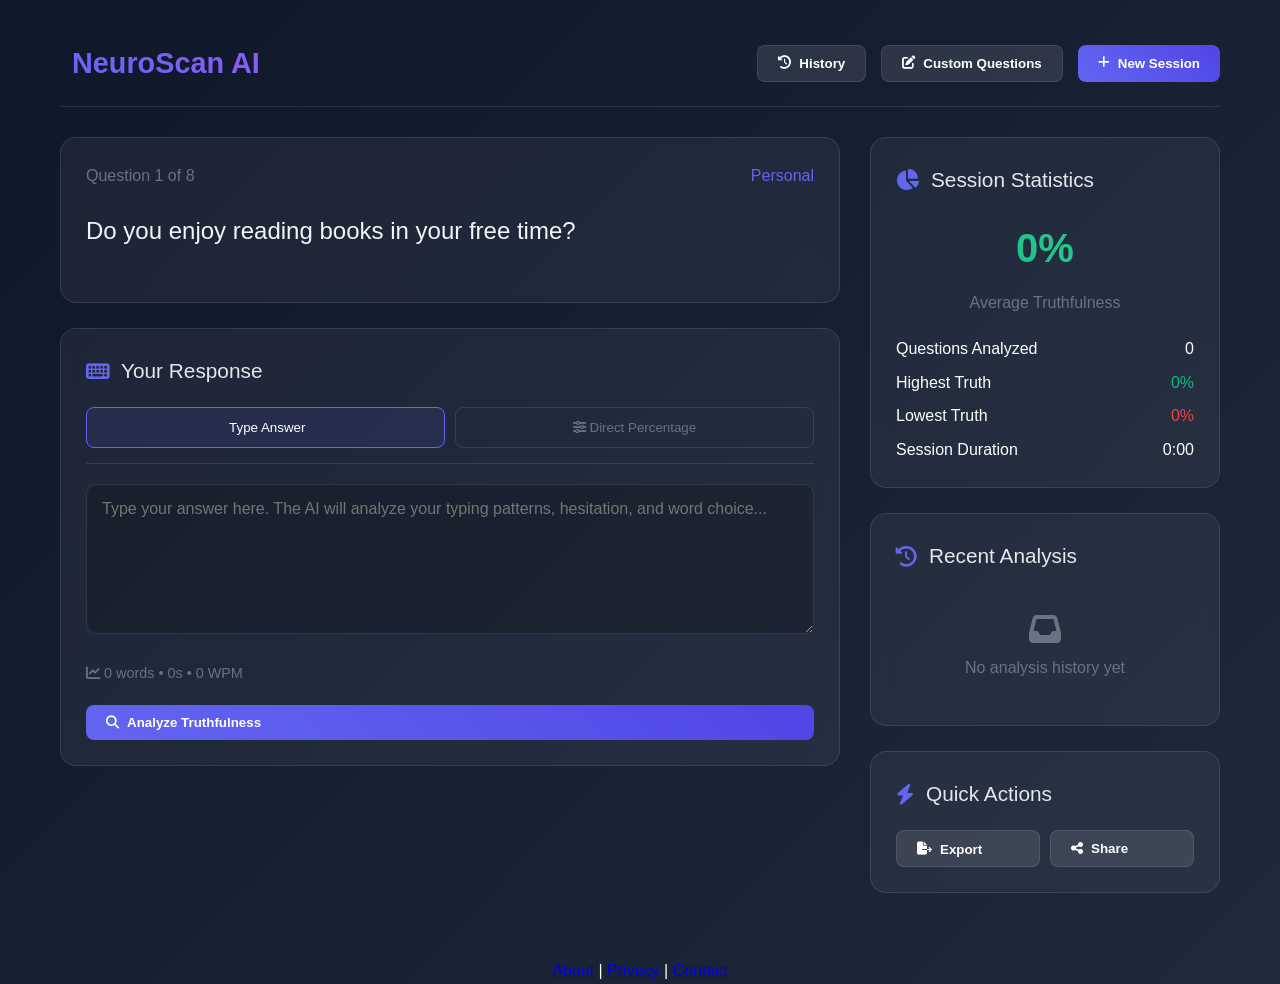
==== index.html @ 408002a9 "Create index.html" ====
<!DOCTYPE html>
<html lang="en">
<head>
    <meta charset="UTF-8">
    <meta name="viewport" content="width=device-width, initial-scale=1.0">
    <title>NeuroScan AI | Professional Lie Detector</title>
    <link rel="stylesheet" href="https://cdnjs.cloudflare.com/ajax/libs/font-awesome/6.4.0/css/all.min.css">
    <style>
        :root {
            --primary: #6366f1;
            --primary-dark: #4f46e5;
            --secondary: #10b981;
            --danger: #ef4444;
            --warning: #f59e0b;
            --dark: #1f2937;
            --light: #f9fafb;
            --gray: #6b7280;
            --card-bg: rgba(255, 255, 255, 0.05);
            --border: rgba(255, 255, 255, 0.1);
        }

        * {
            margin: 0;
            padding: 0;
            box-sizing: border-box;
            font-family: 'Inter', -apple-system, BlinkMacSystemFont, sans-serif;
        }

        body {
            background: linear-gradient(135deg, #0f172a, #1e293b);
            color: white;
            min-height: 100vh;
            line-height: 1.6;
        }

        .container {
            max-width: 1200px;
            margin: 0 auto;
            padding: 20px;
        }

        /* Header */
        .header {
            display: flex;
            justify-content: space-between;
            align-items: center;
            padding: 20px 0;
            border-bottom: 1px solid var(--border);
            margin-bottom: 30px;
        }

        .logo {
            display: flex;
            align-items: center;
            gap: 12px;
            font-size: 1.8rem;
            font-weight: 700;
            background: linear-gradient(45deg, var(--primary), #8b5cf6);
            -webkit-background-clip: text;
            -webkit-text-fill-color: transparent;
        }

        .logo i {
            font-size: 2rem;
        }

        .nav-buttons {
            display: flex;
            gap: 15px;
        }

        .btn {
            padding: 10px 20px;
            border-radius: 8px;
            border: none;
            font-weight: 600;
            cursor: pointer;
            transition: all 0.3s;
            display: flex;
            align-items: center;
            gap: 8px;
        }

        .btn-primary {
            background: linear-gradient(45deg, var(--primary), var(--primary-dark));
            color: white;
        }

        .btn-secondary {
            background: rgba(255, 255, 255, 0.1);
            color: white;
            border: 1px solid var(--border);
        }

        .btn:hover {
            transform: translateY(-2px);
            box-shadow: 0 10px 20px rgba(0, 0, 0, 0.2);
        }

        /* Main Layout */
        .main-content {
            display: grid;
            grid-template-columns: 1fr 350px;
            gap: 30px;
        }

        /* Panels */
        .panel {
            background: var(--card-bg);
            backdrop-filter: blur(10px);
            border-radius: 16px;
            padding: 25px;
            border: 1px solid var(--border);
            margin-bottom: 25px;
        }

        .panel-title {
            display: flex;
            align-items: center;
            gap: 12px;
            font-size: 1.3rem;
            margin-bottom: 20px;
            color: #e5e7eb;
        }

        .panel-title i {
            color: var(--primary);
        }

        /* Question Panel */
        .question-counter {
            display: flex;
            justify-content: space-between;
            align-items: center;
            margin-bottom: 20px;
            color: var(--gray);
        }

        .question-text {
            font-size: 1.5rem;
            margin-bottom: 25px;
            line-height: 1.8;
            color: #f3f4f6;
        }

        /* Answer Panel */
        .answer-methods {
            display: flex;
            gap: 10px;
            margin-bottom: 20px;
            border-bottom: 1px solid var(--border);
            padding-bottom: 15px;
        }

        .method-btn {
            flex: 1;
            padding: 12px;
            background: transparent;
            border: 1px solid var(--border);
            color: var(--gray);
            border-radius: 8px;
            cursor: pointer;
            transition: all 0.3s;
            text-align: center;
        }

        .method-btn.active {
            background: rgba(99, 102, 241, 0.1);
            border-color: var(--primary);
            color: white;
        }

        .answer-input {
            width: 100%;
            min-height: 150px;
            padding: 15px;
            background: rgba(0, 0, 0, 0.2);
            border: 1px solid var(--border);
            border-radius: 10px;
            color: white;
            font-size: 1rem;
            resize: vertical;
            margin-bottom: 20px;
        }

        .answer-input:focus {
            outline: none;
            border-color: var(--primary);
        }

        .direct-percentage {
            display: flex;
            align-items: center;
            gap: 15px;
            margin-top: 20px;
        }

        .percentage-slider {
            flex: 1;
            -webkit-appearance: none;
            height: 8px;
            background: rgba(255, 255, 255, 0.1);
            border-radius: 4px;
            outline: none;
        }

        .percentage-slider::-webkit-slider-thumb {
            -webkit-appearance: none;
            width: 24px;
            height: 24px;
            background: var(--primary);
            border-radius: 50%;
            cursor: pointer;
        }

        .percentage-value {
            font-size: 2rem;
            font-weight: 700;
            min-width: 70px;
            text-align: center;
        }

        /* Analysis Panel */
        .analysis-result {
            text-align: center;
            padding: 20px;
            background: rgba(0, 0, 0, 0.2);
            border-radius: 12px;
            margin-bottom: 20px;
        }

        .truth-percentage {
            font-size: 4rem;
            font-weight: 800;
            background: linear-gradient(45deg, var(--secondary), #34d399);
            -webkit-background-clip: text;
            -webkit-text-fill-color: transparent;
            margin: 10px 0;
        }

        .truth-label {
            font-size: 1.2rem;
            color: var(--gray);
            margin-bottom: 20px;
        }

        .progress-ring {
            width: 120px;
            height: 120px;
            margin: 0 auto 20px;
        }

        .ring-bg {
            fill: none;
            stroke: rgba(255, 255, 255, 0.1);
            stroke-width: 8;
        }

        .ring-progress {
            fill: none;
            stroke: var(--secondary);
            stroke-width: 8;
            stroke-linecap: round;
            transform: rotate(-90deg);
            transform-origin: 50% 50%;
            transition: stroke-dashoffset 1s ease;
        }

        .analysis-metrics {
            display: grid;
            grid-template-columns: repeat(2, 1fr);
            gap: 15px;
            margin-top: 20px;
        }

        .metric {
            background: rgba(0, 0, 0, 0.2);
            padding: 15px;
            border-radius: 10px;
            text-align: center;
        }

        .metric-value {
            font-size: 1.8rem;
            font-weight: 700;
            margin-bottom: 5px;
        }

        .metric-label {
            font-size: 0.9rem;
            color: var(--gray);
        }

        /* History Panel */
        .history-list {
            max-height: 300px;
            overflow-y: auto;
        }

        .history-item {
            padding: 15px;
            background: rgba(0, 0, 0, 0.2);
            border-radius: 10px;
            margin-bottom: 10px;
            border-left: 4px solid var(--primary);
        }

        .history-question {
            font-size: 0.9rem;
            margin-bottom: 8px;
            color: #d1d5db;
        }

        .history-percentage {
            display: flex;
            align-items: center;
            justify-content: space-between;
        }

        .percentage-bar {
            flex: 1;
            height: 6px;
            background: rgba(255, 255, 255, 0.1);
            border-radius: 3px;
            overflow: hidden;
            margin: 0 15px;
        }

        .percentage-fill {
            height: 100%;
            background: linear-gradient(90deg, var(--primary), var(--secondary));
            border-radius: 3px;
        }

        /* Custom Questions */
        .custom-questions-container {
            display: none;
            margin-top: 30px;
        }

        .question-list {
            margin-bottom: 20px;
        }

        .question-item {
            display: flex;
            justify-content: space-between;
            align-items: center;
            padding: 12px;
            background: rgba(0, 0, 0, 0.2);
            border-radius: 8px;
            margin-bottom: 10px;
        }

        .question-actions {
            display: flex;
            gap: 10px;
        }

        .action-btn {
            background: transparent;
            border: none;
            color: var(--gray);
            cursor: pointer;
            padding: 5px;
            border-radius: 4px;
        }

        .action-btn:hover {
            background: rgba(255, 255, 255, 0.1);
        }

        .add-question-form {
            display: flex;
            gap: 10px;
        }

        .add-question-input {
            flex: 1;
            padding: 12px;
            background: rgba(0, 0, 0, 0.2);
            border: 1px solid var(--border);
            border-radius: 8px;
            color: white;
        }

        /* Modal */
        .modal {
            display: none;
            position: fixed;
            top: 0;
            left: 0;
            width: 100%;
            height: 100%;
            background: rgba(0, 0, 0, 0.8);
            backdrop-filter: blur(5px);
            z-index: 1000;
            align-items: center;
            justify-content: center;
        }

        .modal-content {
            background: #1e293b;
            width: 90%;
            max-width: 500px;
            border-radius: 16px;
            padding: 30px;
            border: 1px solid var(--border);
        }

        .modal-header {
            display: flex;
            justify-content: space-between;
            align-items: center;
            margin-bottom: 20px;
        }

        .close-modal {
            background: transparent;
            border: none;
            color: var(--gray);
            font-size: 1.5rem;
            cursor: pointer;
        }

        /* NEXT QUESTION BUTTON STYLES */
        .next-question-btn {
            margin-top: 20px;
            background: linear-gradient(45deg, #4f46e5, #6366f1);
            color: white;
            border: none;
            padding: 12px 24px;
            border-radius: 8px;
            font-weight: 600;
            cursor: pointer;
            transition: all 0.3s;
            display: none;
            align-items: center;
            gap: 8px;
            width: 100%;
            justify-content: center;
            font-family: inherit;
        }

        .next-question-btn:hover {
            background: linear-gradient(45deg, #4338ca, #4f46e5);
            transform: translateY(-2px);
            box-shadow: 0 10px 20px rgba(0, 0, 0, 0.2);
        }

        .next-question-btn.show-next-btn {
            display: flex !important;
            animation: slideUp 0.5s ease;
        }

        /* Animations */
        @keyframes fadeIn {
            from { opacity: 0; transform: translateY(20px); }
            to { opacity: 1; transform: translateY(0); }
        }

        @keyframes slideUp {
            from { opacity: 0; transform: translateY(20px); }
            to { opacity: 1; transform: translateY(0); }
        }

        .fade-in {
            animation: fadeIn 0.5s ease;
        }

        /* Status Colors */
        .status-high { color: var(--secondary); }
        .status-medium { color: var(--warning); }
        .status-low { color: var(--danger); }

        /* Responsive */
        @media (max-width: 900px) {
            .main-content {
                grid-template-columns: 1fr;
            }
            
            .header {
                flex-direction: column;
                gap: 20px;
            }
        }
    </style>
</head>
<body>
    <div class="container">
        <!-- Header -->
        <header class="header">
            <div class="logo">
                <i class="fas fa-brain-circuit"></i>
                <span>NeuroScan AI</span>
            </div>
            <div class="nav-buttons">
                <button class="btn btn-secondary" id="historyBtn">
                    <i class="fas fa-history"></i> History
                </button>
                <button class="btn btn-secondary" id="customQuestionsBtn">
                    <i class="fas fa-edit"></i> Custom Questions
                </button>
                <button class="btn btn-primary" id="newSessionBtn">
                    <i class="fas fa-plus"></i> New Session
                </button>
            </div>
        </header>

        <!-- Main Content -->
        <div class="main-content">
            <!-- Left Column -->
            <div class="left-column">
                <!-- Question Panel -->
                <div class="panel fade-in">
                    <div class="question-counter">
                        <span>Question <span id="currentQuestionNum">1</span> of <span id="totalQuestions">8</span></span>
                        <span id="questionCategory" style="color: var(--primary);">Personal</span>
                    </div>
                    <div class="question-text" id="questionText">
                        Do you enjoy reading books in your free time?
                    </div>
                </div>

                <!-- Answer Panel -->
                <div class="panel fade-in">
                    <div class="panel-title">
                        <i class="fas fa-keyboard"></i>
                        <span>Your Response</span>
                    </div>
                    
                    <div class="answer-methods">
                        <button class="method-btn active" id="typeMethodBtn">
                            <i class="fas fa-typing"></i> Type Answer
                        </button>
                        <button class="method-btn" id="directMethodBtn">
                            <i class="fas fa-sliders-h"></i> Direct Percentage
                        </button>
                    </div>

                    <!-- Type Answer Method -->
                    <div id="typeAnswerSection">
                        <textarea class="answer-input" id="typeAnswerInput" 
                                  placeholder="Type your answer here. The AI will analyze your typing patterns, hesitation, and word choice..."></textarea>
                        <div class="typing-stats" id="typingStats" style="color: var(--gray); font-size: 0.9rem; margin-bottom: 15px;">
                            <i class="fas fa-chart-line"></i> 
                            <span id="wordCount">0 words</span> • 
                            <span id="typingTime">0s</span> • 
                            <span id="typingSpeed">0 WPM</span>
                        </div>
                    </div>

                    <!-- Direct Percentage Method -->
                    <div id="directPercentageSection" style="display: none;">
                        <div style="text-align: center; margin-bottom: 20px; color: var(--gray);">
                            <i class="fas fa-bullseye" style="font-size: 2rem; margin-bottom: 10px;"></i>
                            <p>Directly set how truthful you're being on a scale from 0% (Complete Lie) to 100% (Absolute Truth)</p>
                        </div>
                        <div class="direct-percentage">
                            <span style="color: var(--danger);"><i class="fas fa-times-circle"></i> Lie</span>
                            <input type="range" class="percentage-slider" id="truthSlider" min="0" max="100" value="50">
                            <span style="color: var(--secondary);">Truth <i class="fas fa-check-circle"></i></span>
                            <div class="percentage-value" id="sliderValue">50%</div>
                        </div>
                        <div style="margin-top: 20px;">
                            <input type="text" class="answer-input" id="directReasonInput" 
                                   placeholder="Optional: Briefly explain your reasoning..." style="min-height: 60px;">
                        </div>
                    </div>

                    <button class="btn btn-primary" id="analyzeBtn" style="width: 100%; margin-top: 20px;">
                        <i class="fas fa-search"></i> Analyze Truthfulness
                    </button>
                    
                    <!-- NEXT QUESTION BUTTON ADDED HERE -->
                    <button class="next-question-btn" id="dynamicNextBtn">
                        <i class="fas fa-arrow-right"></i> Next Question
                    </button>
                </div>

                <!-- Analysis Results -->
                <div class="panel fade-in" id="analysisPanel" style="display: none;">
                    <div class="panel-title">
                        <i class="fas fa-chart-bar"></i>
                        <span>AI Analysis Results</span>
                    </div>
                    
                    <div class="analysis-result">
                        <div class="truth-percentage" id="resultPercentage">85%</div>
                        <div class="truth-label" id="resultLabel">Mostly Truthful</div>
                        
                        <svg class="progress-ring" viewBox="0 0 120 120">
                            <circle class="ring-bg" cx="60" cy="60" r="52"></circle>
                            <circle class="ring-progress" cx="60" cy="60" r="52" 
                                    stroke-dasharray="327" stroke-dashoffset="327" id="progressCircle"></circle>
                        </svg>
                        
                        <div class="analysis-metrics">
                            <div class="metric">
                                <div class="metric-value" id="confidenceScore">92</div>
                                <div class="metric-label">Confidence</div>
                            </div>
                            <div class="metric">
                                <div class="metric-value" id="consistencyScore">88</div>
                                <div class="metric-label">Consistency</div>
                            </div>
                            <div class="metric">
                                <div class="metric-value" id="detailScore">76</div>
                                <div class="metric-label">Detail Level</div>
                            </div>
                            <div class="metric">
                                <div class="metric-value" id="emotionScore">65</div>
                                <div class="metric-label">Emotional Load</div>
                            </div>
                        </div>
                    </div>
                    
                    <div style="margin-top: 20px;">
                        <h4 style="margin-bottom: 10px; color: #e5e7eb;">AI Insights</h4>
                        <p id="aiInsights" style="color: var(--gray); font-style: italic;">
                            Analysis shows consistent typing patterns with minimal hesitation, suggesting high confidence in your response.
                        </p>
                    </div>
                    
                    <button class="btn btn-secondary" id="nextQuestionBtn" style="width: 100%; margin-top: 20px;">
                        <i class="fas fa-arrow-right"></i> Next Question
                    </button>
                </div>
            </div>

            <!-- Right Column -->
            <div class="right-column">
                <!-- Session Stats -->
                <div class="panel">
                    <div class="panel-title">
                        <i class="fas fa-chart-pie"></i>
                        <span>Session Statistics</span>
                    </div>
                    <div style="text-align: center; margin: 20px 0;">
                        <div class="truth-percentage" style="font-size: 2.5rem;" id="sessionAverage">0%</div>
                        <div style="color: var(--gray);">Average Truthfulness</div>
                    </div>
                    <div style="margin-top: 20px;">
                        <div style="display: flex; justify-content: space-between; margin-bottom: 8px;">
                            <span>Questions Analyzed</span>
                            <span id="questionsAnalyzed">0</span>
                        </div>
                        <div style="display: flex; justify-content: space-between; margin-bottom: 8px;">
                            <span>Highest Truth</span>
                            <span class="status-high" id="highestTruth">0%</span>
                        </div>
                        <div style="display: flex; justify-content: space-between; margin-bottom: 8px;">
                            <span>Lowest Truth</span>
                            <span class="status-low" id="lowestTruth">0%</span>
                        </div>
                        <div style="display: flex; justify-content: space-between;">
                            <span>Session Duration</span>
                            <span id="sessionDuration">0:00</span>
                        </div>
                    </div>
                </div>

                <!-- Question History -->
                <div class="panel">
                    <div class="panel-title">
                        <i class="fas fa-history"></i>
                        <span>Recent Analysis</span>
                    </div>
                    <div class="history-list" id="historyList">
                        <div style="text-align: center; padding: 20px; color: var(--gray);">
                            <i class="fas fa-inbox" style="font-size: 2rem; margin-bottom: 10px;"></i>
                            <p>No analysis history yet</p>
                        </div>
                    </div>
                </div>

                <!-- Quick Actions -->
                <div class="panel">
                    <div class="panel-title">
                        <i class="fas fa-bolt"></i>
                        <span>Quick Actions</span>
                    </div>
                    <div style="display: grid; grid-template-columns: 1fr 1fr; gap: 10px; margin-top: 15px;">
                        <button class="btn btn-secondary" id="exportBtn">
                            <i class="fas fa-file-export"></i> Export
                        </button>
                        <button class="btn btn-secondary" id="shareBtn">
                            <i class="fas fa-share-alt"></i> Share
                        </button>
                    </div>
                </div>
            </div>
        </div>

        <!-- Custom Questions Modal -->
        <div class="modal" id="customQuestionsModal">
            <div class="modal-content">
                <div class="modal-header">
                    <h2 style="color: white;">Custom Questions</h2>
                    <button class="close-modal" id="closeCustomModal">&times;</button>
                </div>
                <div class="question-list" id="customQuestionList">
                    <!-- Custom questions will be added here -->
                </div>
                <div class="add-question-form">
                    <input type="text" class="add-question-input" id="newQuestionInput" 
                           placeholder="Enter a new question...">
                    <button class="btn btn-primary" id="addQuestionBtn">
                        <i class="fas fa-plus"></i> Add
                    </button>
                </div>
                <div style="margin-top: 20px; display: flex; gap: 10px;">
                    <button class="btn btn-secondary" id="useCustomQuestionsBtn" style="flex: 1;">
                        Use These Questions
                    </button>
                    <button class="btn btn-secondary" id="resetQuestionsBtn" style="flex: 1;">
                        Reset to Default
                    </button>
                </div>
            </div>
        </div>

        <!-- History Modal -->
        <div class="modal" id="historyModal">
            <div class="modal-content">
                <div class="modal-header">
                    <h2 style="color: white;">Analysis History</h2>
                    <button class="close-modal" id="closeHistoryModal">&times;</button>
                </div>
                <div id="detailedHistoryList" style="max-height: 400px; overflow-y: auto;">
                    <!-- Detailed history will be added here -->
                </div>
                <div style="margin-top: 20px; text-align: center;">
                    <button class="btn btn-primary" id="clearHistoryBtn">
                        <i class="fas fa-trash"></i> Clear History
                    </button>
                </div>
            </div>
        </div>
    </div>

    <script>
        // Application State
        const state = {
            currentQuestionIndex: 0,
            sessionStartTime: new Date(),
            answers: [],
            typingData: {
                startTime: null,
                lastKeyTime: null,
                wordCount: 0,
                backspaces: 0,
                pauses: []
            },
            method: 'type', // 'type' or 'direct'
            customQuestions: JSON.parse(localStorage.getItem('neuroscan_custom_questions')) || [],
            history: JSON.parse(localStorage.getItem('neuroscan_history')) || [],
            useCustomQuestions: false
        };

        // Default Questions
        const defaultQuestions = [
            { text: "Do you enjoy reading books in your free time?", category: "Personal" },
            { text: "Have you ever pretended to be sick to avoid responsibilities?", category: "Ethical" },
            { text: "Do you consider yourself an honest person?", category: "Self-Assessment" },
            { text: "Have you ever taken credit for someone else's work?", category: "Professional" },
            { text: "Do you return extra change if a cashier makes a mistake?", category: "Moral" },
            { text: "Have you ever lied to protect someone's feelings?", category: "Social" },
            { text: "Do you believe white lies are sometimes necessary?", category: "Philosophical" },
            { text: "Have you ever exaggerated your achievements on a resume?", category: "Career" }
        ];

        // Initialize
        document.addEventListener('DOMContentLoaded', function() {
            initApp();
            updateSessionStats();
            renderHistory();
            setupNextQuestionButton();
        });

        function initApp() {
            // Load questions
            loadQuestions();
            
            // Set up event listeners
            document.getElementById('typeMethodBtn').addEventListener('click', () => switchMethod('type'));
            document.getElementById('directMethodBtn').addEventListener('click', () => switchMethod('direct'));
            document.getElementById('analyzeBtn').addEventListener('click', analyzeAnswer);
            document.getElementById('nextQuestionBtn').addEventListener('click', nextQuestion);
            document.getElementById('truthSlider').addEventListener('input', updateSliderValue);
            document.getElementById('newQuestionInput').addEventListener('keypress', function(e) {
                if (e.key === 'Enter') addCustomQuestion();
            });
            
            // Modal buttons
            document.getElementById('customQuestionsBtn').addEventListener('click', showCustomQuestionsModal);
            document.getElementById('historyBtn').addEventListener('click', showHistoryModal);
            document.getElementById('newSessionBtn').addEventListener('click', startNewSession);
            document.getElementById('exportBtn').addEventListener('click', exportData);
            document.getElementById('shareBtn').addEventListener('click', shareResults);
            document.getElementById('addQuestionBtn').addEventListener('click', addCustomQuestion);
            document.getElementById('useCustomQuestionsBtn').addEventListener('click', useCustomQuestions);
            document.getElementById('resetQuestionsBtn').addEventListener('click', resetToDefaultQuestions);
            document.getElementById('clearHistoryBtn').addEventListener('click', clearHistory);
            
            // Close modals
            document.getElementById('closeCustomModal').addEventListener('click', () => hideModal('customQuestionsModal'));
            document.getElementById('closeHistoryModal').addEventListener('click', () => hideModal('historyModal'));
            
            // Close modals on outside click
            window.addEventListener('click', function(e) {
                if (e.target.id === 'customQuestionsModal') hideModal('customQuestionsModal');
                if (e.target.id === 'historyModal') hideModal('historyModal');
            });
            
            // Typing tracking
            const answerInput = document.getElementById('typeAnswerInput');
            answerInput.addEventListener('input', trackTyping);
            answerInput.addEventListener('keydown', function(e) {
                if (e.key === 'Backspace') {
                    state.typingData.backspaces++;
                }
            });
        }

        function setupNextQuestionButton() {
            const nextBtn = document.getElementById('dynamicNextBtn');
            
            // Hide the original next button in analysis panel since we have the new one
            document.getElementById('nextQuestionBtn').style.display = 'none';
            
            nextBtn.addEventListener('click', function() {
                // Hide this button
                this.classList.remove('show-next-btn');
                
                // Re-enable analyze button
                document.getElementById('analyzeBtn').disabled = false;
                
                // Go to next question
                nextQuestion();
            });
            
            // Also connect it to analyze button
            const analyzeBtn = document.getElementById('analyzeBtn');
            const originalAnalyze = analyzeBtn.onclick;
            
            analyzeBtn.onclick = function(e) {
                if (originalAnalyze) originalAnalyze(e);
                
                // Show next button after analysis completes
                setTimeout(() => {
                    nextBtn.classList.add('show-next-btn');
                    analyzeBtn.disabled = true;
                }, 1000);
            };
        }

        function loadQuestions() {
            const questions = state.useCustomQuestions && state.customQuestions.length > 0 
                ? state.customQuestions 
                : defaultQuestions;
            
            state.questions = questions;
            updateQuestionDisplay();
        }

        function updateQuestionDisplay() {
            const question = state.questions[state.currentQuestionIndex];
            document.getElementById('questionText').textContent = question.text;
            document.getElementById('questionCategory').textContent = question.category;
            document.getElementById('currentQuestionNum').textContent = state.currentQuestionIndex + 1;
            document.getElementById('totalQuestions').textContent = state.questions.length;
            
            // Reset input
            document.getElementById('typeAnswerInput').value = '';
            document.getElementById('directReasonInput').value = '';
            document.getElementById('truthSlider').value = 50;
            updateSliderValue();
            
            // Reset typing data
            state.typingData = {
                startTime: null,
                lastKeyTime: null,
                wordCount: 0,
                backspaces: 0,
                pauses: []
            };
            updateTypingStats();
            
            // Hide analysis panel
            document.getElementById('analysisPanel').style.display = 'none';
            
            // Hide next button
            document.getElementById('dynamicNextBtn').classList.remove('show-next-btn');
        }

        function switchMethod(method) {
            state.method = method;
            
            if (method === 'type') {
                document.getElementById('typeMethodBtn').classList.add('active');
                document.getElementById('directMethodBtn').classList.remove('active');
                document.getElementById('typeAnswerSection').style.display = 'block';
                document.getElementById('directPercentageSection').style.display = 'none';
            } else {
                document.getElementById('directMethodBtn').classList.add('active');
                document.getElementById('typeMethodBtn').classList.remove('active');
                document.getElementById('typeAnswerSection').style.display = 'none';
                document.getElementById('directPercentageSection').style.display = 'block';
            }
            
            // Hide next button when switching methods
            document.getElementById('dynamicNextBtn').classList.remove('show-next-btn');
            document.getElementById('analyzeBtn').disabled = false;
        }

        function trackTyping() {
            const text = document.getElementById('typeAnswerInput').value;
            const now = new Date();
            
            if (!state.typingData.startTime) {
                state.typingData.startTime = now;
                state.typingData.lastKeyTime = now;
            }
            
            // Track pauses
            const timeSinceLastKey = now - state.typingData.lastKeyTime;
            if (timeSinceLastKey > 500 && state.typingData.wordCount > 0) {
                state.typingData.pauses.push(timeSinceLastKey);
            }
            
            state.typingData.lastKeyTime = now;
            state.typingData.wordCount = text.trim() === '' ? 0 : text.trim().split(/\s+/).length;
            
            updateTypingStats();
        }

        function updateTypingStats() {
            const wordCount = state.typingData.wordCount;
            const duration = state.typingData.startTime 
                ? Math.round((new Date() - state.typingData.startTime) / 1000)
                : 0;
            const wpm = duration > 0 ? Math.round((wordCount / duration) * 60) : 0;
            
            document.getElementById('wordCount').textContent = `${wordCount} words`;
            document.getElementById('typingTime').textContent = `${duration}s`;
            document.getElementById('typingSpeed').textContent = `${wpm} WPM`;
        }

        function updateSliderValue() {
            const value = document.getElementById('truthSlider').value;
            document.getElementById('sliderValue').textContent = `${value}%`;
        }

        function analyzeAnswer() {
            let percentage, analysisData;
            
            if (state.method === 'type') {
                const answer = document.getElementById('typeAnswerInput').value.trim();
                if (answer.length < 3) {
                    alert("Please provide a longer answer for accurate analysis.");
                    return;
                }
                analysisData = analyzeTypedAnswer(answer);
            } else {
                percentage = parseInt(document.getElementById('truthSlider').value);
                const reason = document.getElementById('directReasonInput').value;
                analysisData = analyzeDirectPercentage(percentage, reason);
            }
            
            // Store answer
            const question = state.questions[state.currentQuestionIndex];
            state.answers.push({
                question: question.text,
                answer: state.method === 'type' ? document.getElementById('typeAnswerInput').value : `Direct: ${percentage}%`,
                percentage: analysisData.percentage,
                method: state.method,
                timestamp: new Date().toISOString(),
                metrics: analysisData.metrics
            });
            
            // Add to history
            state.history.push({
                question: question.text,
                percentage: analysisData.percentage,
                timestamp: new Date().toISOString()
            });
            
            // Save to localStorage
            localStorage.setItem('neuroscan_history', JSON.stringify(state.history));
            
            // Display results
            displayAnalysisResults(analysisData);
            
            // Update UI
            document.getElementById('analyzeBtn').disabled = true;
            document.getElementById('analysisPanel').style.display = 'block';
            
            // Update session stats
            updateSessionStats();
            renderHistory();
        }

        function analyzeTypedAnswer(answer) {
            const duration = state.typingData.startTime 
                ? (new Date() - state.typingData.startTime) / 1000 
                : 1;
            
            // Calculate base percentage based on typing patterns
            let percentage = 50;
            
            // Factors from typing patterns
            const wpm = (state.typingData.wordCount / duration) * 60;
            const avgPause = state.typingData.pauses.length > 0 
                ? state.typingData.pauses.reduce((a, b) => a + b) / state.typingData.pauses.length / 1000 
                : 0;
            
            // Adjust percentage based on patterns
            if (wpm > 40) percentage += 15; // Fast typing = confidence
            if (wpm < 20) percentage -= 10; // Slow typing = hesitation
            if (avgPause < 1) percentage += 10; // Minimal pauses = certainty
            if (avgPause > 3) percentage -= 15; // Many pauses = uncertainty
            if (state.typingData.backspaces < 3) percentage += 5; // Few corrections
            if (state.typingData.backspaces > 8) percentage -= 10; // Many corrections
            if (answer.length > 100) percentage += 10; // Detailed answer
            if (answer.length < 20) percentage -= 10; // Brief answer
            
            // Add some randomness for "AI feel"
            percentage += (Math.random() * 20 - 10);
            
            // Clamp between 5-95
            percentage = Math.max(5, Math.min(95, Math.round(percentage)));
            
            // Generate metrics
            const confidence = Math.min(100, Math.round(percentage + (Math.random() * 20 - 5)));
            const consistency = Math.min(100, Math.round(percentage + (Math.random() * 15 - 10)));
            const detail = Math.min(100, Math.round(Math.min(100, answer.length / 2)));
            const emotion = Math.min(100, Math.round(30 + (Math.random() * 40)));
            
            return {
                percentage: percentage,
                metrics: {
                    confidence,
                    consistency,
                    detail,
                    emotion,
                    wpm: Math.round(wpm),
                    hesitation: avgPause.toFixed(1),
                    backspaces: state.typingData.backspaces
                },
                insights: generateInsights(percentage, answer, 'typed')
            };
        }

        function analyzeDirectPercentage(percentage, reason) {
            // Generate metrics based on percentage
            const confidence = Math.min(100, Math.round(percentage + (Math.random() * 10 - 5)));
            const consistency = Math.min(100, Math.round(percentage + (Math.random() * 15 - 10)));
            const detail = reason && reason.length > 10 ? Math.min(100, Math.round(reason.length / 3)) : 30;
            const emotion = Math.min(100, Math.round(percentage * 0.7 + (Math.random() * 20)));
            
            return {
                percentage: percentage,
                metrics: {
                    confidence,
                    consistency,
                    detail,
                    emotion,
                    wpm: 0,
                    hesitation: 0,
                    backspaces: 0
                },
                insights: generateInsights(percentage, reason || "No reason provided", 'direct')
            };
        }

        function generateInsights(percentage, answer, type) {
            const insights = [];
            
            if (percentage >= 80) {
                insights.push("High truthfulness detected with strong conviction.");
                insights.push(type === 'typed' ? "Typing patterns show confidence and certainty." : "Direct rating indicates honesty.");
            } else if (percentage >= 60) {
                insights.push("Moderate truthfulness with some reservation.");
                insights.push(type === 'typed' ? "Some hesitation detected in response patterns." : "Rating suggests partial truthfulness.");
            } else if (percentage >= 40) {
                insights.push("Mixed signals detected with potential evasion.");
                insights.push("Response shows characteristics of partial disclosure.");
            } else {
                insights.push("Low truthfulness indicators detected.");
                insights.push(type === 'typed' ? "Analysis suggests possible deception patterns." : "Low rating indicates potential dishonesty.");
            }
            
            if (type === 'typed' && answer.length > 100) {
                insights.push("Detailed response provides more analytical data.");
            }
            
            return insights.join(" ");
        }

        function displayAnalysisResults(data) {
            const percentage = data.percentage;
            
            // Update percentage display
            document.getElementById('resultPercentage').textContent = `${percentage}%`;
            
            // Update label
            let label, labelColor;
            if (percentage >= 80) {
                label = "Highly Truthful";
                labelColor = "var(--secondary)";
            } else if (percentage >= 60) {
                label = "Mostly Truthful";
                labelColor = "#3b82f6";
            } else if (percentage >= 40) {
                label = "Somewhat Truthful";
                labelColor = "var(--warning)";
            } else {
                label = "Potentially Deceptive";
                labelColor = "var(--danger)";
            }
            document.getElementById('resultLabel').textContent = label;
            document.getElementById('resultLabel').style.color = labelColor;
            
            // Update progress ring
            const circle = document.getElementById('progressCircle');
            const circumference = 2 * Math.PI * 52;
            const offset = circumference - (percentage / 100) * circumference;
            circle.style.strokeDashoffset = offset;
            
            // Update metrics
            document.getElementById('confidenceScore').textContent = data.metrics.confidence;
            document.getElementById('consistencyScore').textContent = data.metrics.consistency;
            document.getElementById('detailScore').textContent = data.metrics.detail;
            document.getElementById('emotionScore').textContent = data.metrics.emotion;
            
            // Color metrics
            colorMetric('confidenceScore', data.metrics.confidence);
            colorMetric('consistencyScore', data.metrics.consistency);
            colorMetric('detailScore', data.metrics.detail);
            colorMetric('emotionScore', data.metrics.emotion);
            
            // Update insights
            document.getElementById('aiInsights').textContent = data.insights;
        }

        function colorMetric(elementId, value) {
            const element = document.getElementById(elementId);
            if (value >= 80) {
                element.className = 'metric-value status-high';
            } else if (value >= 60) {
                element.className = 'metric-value status-medium';
            } else {
                element.className = 'metric-value status-low';
            }
        }

        function nextQuestion() {
            state.currentQuestionIndex++;
            
            if (state.currentQuestionIndex >= state.questions.length) {
                // End of session
                alert("Session complete! Check your overall statistics.");
                state.currentQuestionIndex = state.questions.length - 1;
                return;
            }
            
            updateQuestionDisplay();
        }

        function updateSessionStats() {
            if (state.answers.length === 0) {
                document.getElementById('sessionAverage').textContent = "0%";
                document.getElementById('questionsAnalyzed').textContent = "0";
                document.getElementById('highestTruth').textContent = "0%";
                document.getElementById('lowestTruth').textContent = "0%";
                return;
            }
            
            const percentages = state.answers.map(a => a.percentage);
            const average = Math.round(percentages.reduce((a, b) => a + b) / percentages.length);
            const highest = Math.max(...percentages);
            const lowest = Math.min(...percentages);
            
            // Update duration
            const duration = Math.round((new Date() - state.sessionStartTime) / 1000);
            const minutes = Math.floor(duration / 60);
            const seconds = duration % 60;
            
            document.getElementById('sessionAverage').textContent = `${average}%`;
            document.getElementById('questionsAnalyzed').textContent = state.answers.length;
            document.getElementById('highestTruth').textContent = `${highest}%`;
            document.getElementById('lowestTruth').textContent = `${lowest}%`;
            document.getElementById('sessionDuration').textContent = `${minutes}:${seconds.toString().padStart(2, '0')}`;
        }

        function renderHistory() {
            const historyList = document.getElementById('historyList');
            const recentHistory = state.history.slice(-5).reverse();
            
            if (recentHistory.length === 0) {
                historyList.innerHTML = `
                    <div style="text-align: center; padding: 20px; color: var(--gray);">
                        <i class="fas fa-inbox" style="font-size: 2rem; margin-bottom: 10px;"></i>
                        <p>No analysis history yet</p>
                    </div>
                `;
                return;
            }
            
            historyList.innerHTML = recentHistory.map(item => `
                <div class="history-item">
                    <div class="history-question">${truncateText(item.question, 50)}</div>
                    <div class="history-percentage">
                        <span>${item.percentage}%</span>
                        <div class="percentage-bar">
                            <div class="percentage-fill" style="width: ${item.percentage}%"></div>
                        </div>
                        <small>${formatTime(item.timestamp)}</small>
                    </div>
                </div>
            `).join('');
        }

        function showCustomQuestionsModal() {
            renderCustomQuestions();
            showModal('customQuestionsModal');
        }

        function renderCustomQuestions() {
            const list = document.getElementById('customQuestionList');
            
            if (state.customQuestions.length === 0) {
                list.innerHTML = `
                    <div style="text-align: center; padding: 20px; color: var(--gray);">
                        <i class="fas fa-question-circle" style="font-size: 2rem; margin-bottom: 10px;"></i>
                        <p>No custom questions yet</p>
                        <small>Add your own questions below</small>
                    </div>
                `;
                return;
            }
            
            list.innerHTML = state.customQuestions.map((question, index) => `
                <div class="question-item">
                    <span>${truncateText(question.text, 40)}</span>
                    <div class="question-actions">
                        <button class="action-btn" onclick="editCustomQuestion(${index})">
                            <i class="fas fa-edit"></i>
                        </button>
                        <button class="action-btn" onclick="deleteCustomQuestion(${index})">
                            <i class="fas fa-trash"></i>
                        </button>
                    </div>
                </div>
            `).join('');
        }

        function addCustomQuestion() {
            const input = document.getElementById('newQuestionInput');
            const text = input.value.trim();
            
            if (text.length < 5) {
                alert("Please enter a meaningful question (at least 5 characters).");
                return;
            }
            
            state.customQuestions.push({
                text: text,
                category: "Custom"
            });
            
            localStorage.setItem('neuroscan_custom_questions', JSON.stringify(state.customQuestions));
            input.value = '';
            renderCustomQuestions();
        }

        function deleteCustomQuestion(index) {
            if (confirm("Delete this custom question?")) {
                state.customQuestions.splice(index, 1);
                localStorage.setItem('neuroscan_custom_questions', JSON.stringify(state.customQuestions));
                renderCustomQuestions();
            }
        }

        function editCustomQuestion(index) {
            const newText = prompt("Edit question:", state.customQuestions[index].text);
            if (newText && newText.trim().length > 5) {
                state.customQuestions[index].text = newText.trim();
                localStorage.setItem('neuroscan_custom_questions', JSON.stringify(state.customQuestions));
                renderCustomQuestions();
            }
        }

        function useCustomQuestions() {
            if (state.customQuestions.length === 0) {
                alert("Please add some custom questions first!");
                return;
            }
            
            state.useCustomQuestions = true;
            state.currentQuestionIndex = 0;
            state.answers = [];
            loadQuestions();
            hideModal('customQuestionsModal');
            alert("Now using your custom questions! Starting new session.");
        }

        function resetToDefaultQuestions() {
            state.useCustomQuestions = false;
            state.currentQuestionIndex = 0;
            state.answers = [];
            loadQuestions();
            hideModal('customQuestionsModal');
            alert("Reset to default questions. Starting new session.");
        }

        function showHistoryModal() {
            const historyList = document.getElementById('detailedHistoryList');
            const recentHistory = [...state.history].reverse();
            
            if (recentHistory.length === 0) {
                historyList.innerHTML = `
                    <div style="text-align: center; padding: 40px; color: var(--gray);">
                        <i class="fas fa-history" style="font-size: 3rem; margin-bottom: 20px;"></i>
                        <h3>No History</h3>
                        <p>Your analysis history will appear here</p>
                    </div>
                `;
            } else {
                historyList.innerHTML = recentHistory.map(item => `
                    <div class="history-item" style="margin-bottom: 15px;">
                        <div class="history-question" style="font-weight: 500;">${item.question}</div>
                        <div class="history-percentage">
                            <span style="font-size: 1.2rem; font-weight: 600;">${item.percentage}%</span>
                            <div class="percentage-bar">
                                <div class="percentage-fill" style="width: ${item.percentage}%"></div>
                            </div>
                            <small>${formatDate(item.timestamp)}</small>
                        </div>
                    </div>
                `).join('');
            }
            
            showModal('historyModal');
        }

        function clearHistory() {
            if (confirm("Clear all analysis history? This cannot be undone.")) {
                state.history = [];
                localStorage.removeItem('neuroscan_history');
                hideModal('historyModal');
                renderHistory();
            }
        }

        function startNewSession() {
            if (confirm("Start a new session? Current progress will be saved to history.")) {
                state.currentQuestionIndex = 0;
                state.answers = [];
                state.sessionStartTime = new Date();
                loadQuestions();
                updateSessionStats();
                document.getElementById('analyzeBtn').disabled = false;
                document.getElementById('analysisPanel').style.display = 'none';
                document.getElementById('dynamicNextBtn').classList.remove('show-next-btn');
            }
        }

        function exportData() {
            const data = {
                session: {
                    date: new Date().toISOString(),
                    duration: Math.round((new Date() - state.sessionStartTime) / 1000),
                    averageTruthfulness: state.answers.length > 0 
                        ? Math.round(state.answers.reduce((sum, a) => sum + a.percentage, 0) / state.answers.length)
                        : 0,
                    answers: state.answers
                },
                history: state.history
            };
            
            const blob = new Blob([JSON.stringify(data, null, 2)], { type: 'application/json' });
            const url = URL.createObjectURL(blob);
            const a = document.createElement('a');
            a.href = url;
            a.download = `neuroscan-analysis-${new Date().toISOString().split('T')[0]}.json`;
            document.body.appendChild(a);
            a.click();
            document.body.removeChild(a);
            URL.revokeObjectURL(url);
        }

        function shareResults() {
            if (state.answers.length === 0) {
                alert("Analyze some questions first to share results!");
                return;
            }
            
            const average = Math.round(state.answers.reduce((sum, a) => sum + a.percentage, 0) / state.answers.length);
            const text = `I scored ${average}% truthfulness on the NeuroScan AI Lie Detector! Try it yourself.`;
            
            if (navigator.share) {
                navigator.share({
                    title: 'NeuroScan AI Results',
                    text: text,
                    url: window.location.href
                });
            } else {
                navigator.clipboard.writeText(text + " " + window.location.href);
                alert("Results copied to clipboard!");
            }
        }

        function showModal(modalId) {
            document.getElementById(modalId).style.display = 'flex';
        }

        function hideModal(modalId) {
            document.getElementById(modalId).style.display = 'none';
        }

        function truncateText(text, maxLength) {
            return text.length > maxLength ? text.substring(0, maxLength) + "..." : text;
        }

        function formatTime(timestamp) {
            const date = new Date(timestamp);
            return date.toLocaleTimeString([], { hour: '2-digit', minute: '2-digit' });
        }

        function formatDate(timestamp) {
            const date = new Date(timestamp);
            return date.toLocaleDateString() + " " + date.toLocaleTimeString([], { hour: '2-digit', minute: '2-digit' });
        }

        // Global functions for custom questions
        window.editCustomQuestion = editCustomQuestion;
        window.deleteCustomQuestion = deleteCustomQuestion;
    </script>

    <footer style="text-align:center;margin-top:20px;">
  <a href="about.html">About</a> |
  <a href="privacy.html">Privacy</a> |
  <a href="contact.html">Contact</a>
    </footer>
</body>
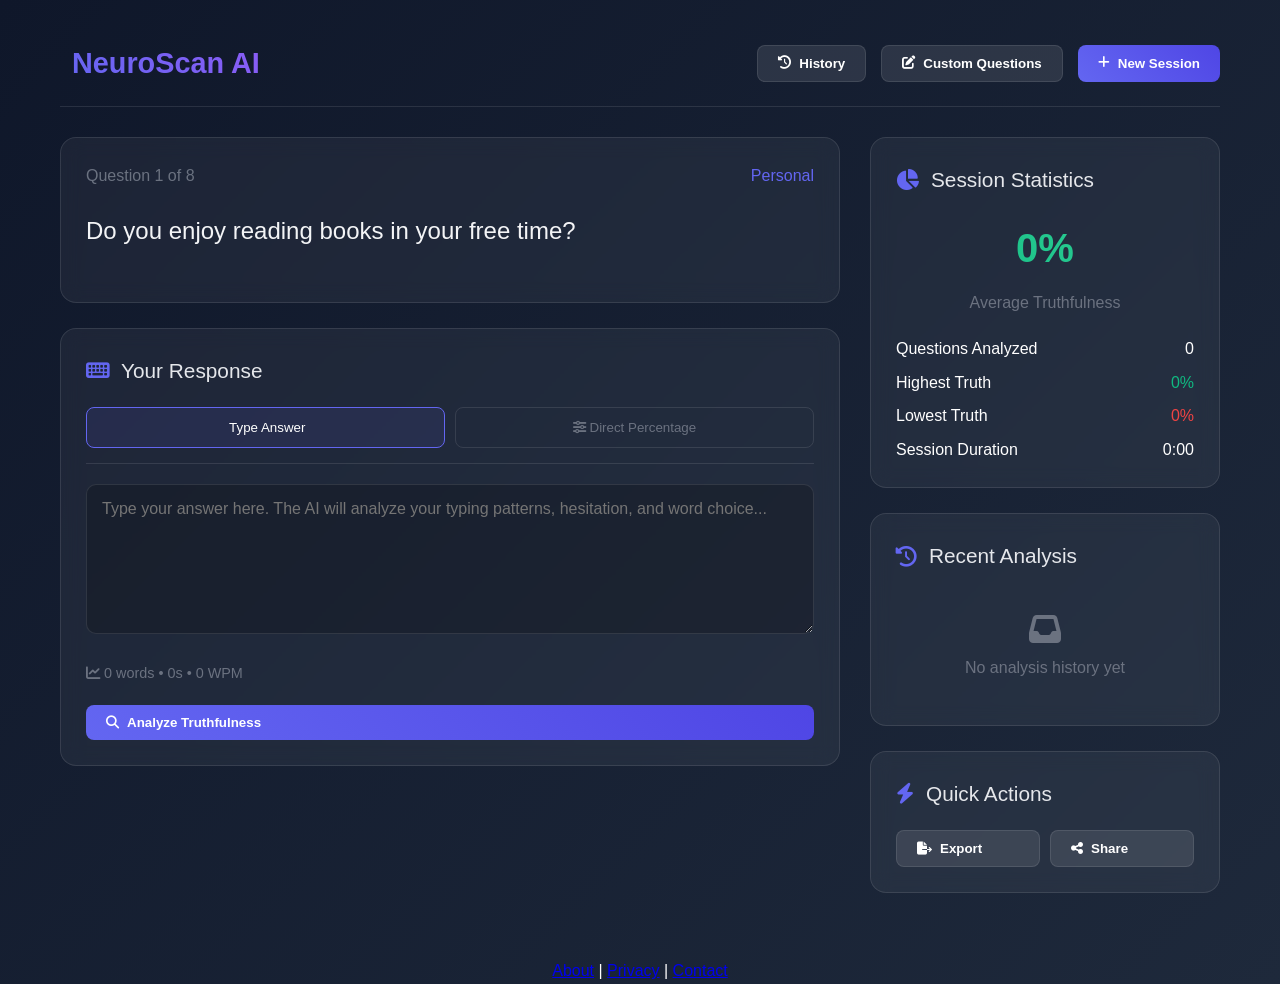
==== commit c0c66f55: "Update index.html" ====
--- a/index.html
+++ b/index.html
@@ -485,6 +485,11 @@
             }
         }
     </style>
+
+    <script async src="https://pagead2.googlesyndication.com/pagead/js/adsbygoogle.js?client=ca-pub-9028122966758001"
+     crossorigin="anonymous"></script>
+
+    
 </head>
 <body>
     <div class="container">
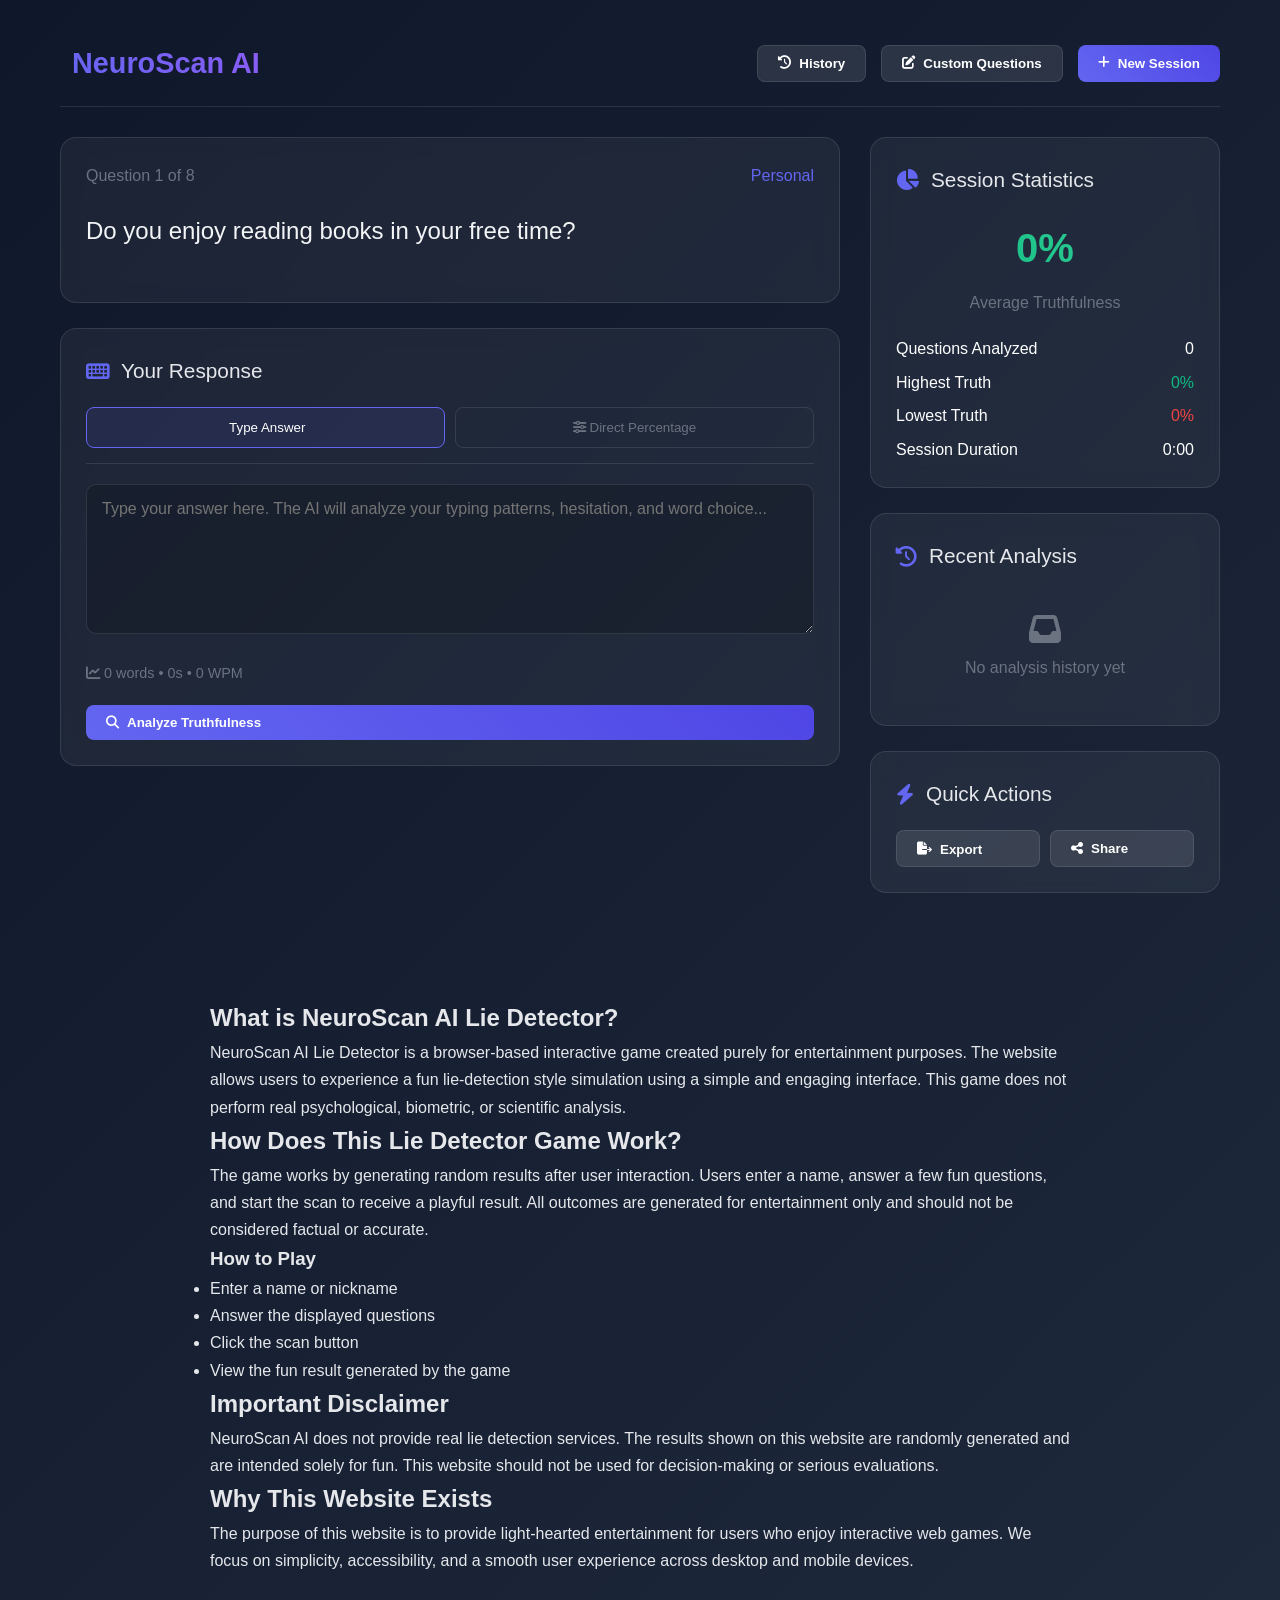
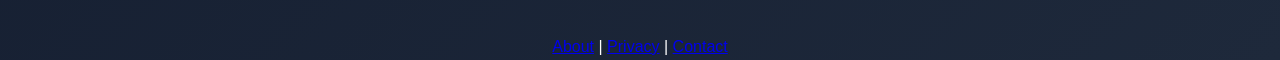
==== commit aee6682b: "Add game description and instructions to index.html Added sections explaining the NeuroScan AI Lie D" ====
--- a/index.html
+++ b/index.html
@@ -1444,6 +1444,44 @@
         window.deleteCustomQuestion = deleteCustomQuestion;
     </script>
 
+    <section style="max-width:900px;margin:40px auto;padding:20px;color:#e5e7eb;line-height:1.7;">
+  <h2>What is NeuroScan AI Lie Detector?</h2>
+  <p>
+    NeuroScan AI Lie Detector is a browser-based interactive game created purely for entertainment purposes.
+    The website allows users to experience a fun lie-detection style simulation using a simple and engaging interface.
+    This game does not perform real psychological, biometric, or scientific analysis.
+  </p>
+
+  <h2>How Does This Lie Detector Game Work?</h2>
+  <p>
+    The game works by generating random results after user interaction.
+    Users enter a name, answer a few fun questions, and start the scan to receive a playful result.
+    All outcomes are generated for entertainment only and should not be considered factual or accurate.
+  </p>
+
+  <h3>How to Play</h3>
+  <ul>
+    <li>Enter a name or nickname</li>
+    <li>Answer the displayed questions</li>
+    <li>Click the scan button</li>
+    <li>View the fun result generated by the game</li>
+  </ul>
+
+  <h2>Important Disclaimer</h2>
+  <p>
+    NeuroScan AI does not provide real lie detection services.
+    The results shown on this website are randomly generated and are intended solely for fun.
+    This website should not be used for decision-making or serious evaluations.
+  </p>
+
+  <h2>Why This Website Exists</h2>
+  <p>
+    The purpose of this website is to provide light-hearted entertainment for users who enjoy interactive web games.
+    We focus on simplicity, accessibility, and a smooth user experience across desktop and mobile devices.
+  </p>
+    </section>
+
+    
     <footer style="text-align:center;margin-top:20px;">
   <a href="about.html">About</a> |
   <a href="privacy.html">Privacy</a> |
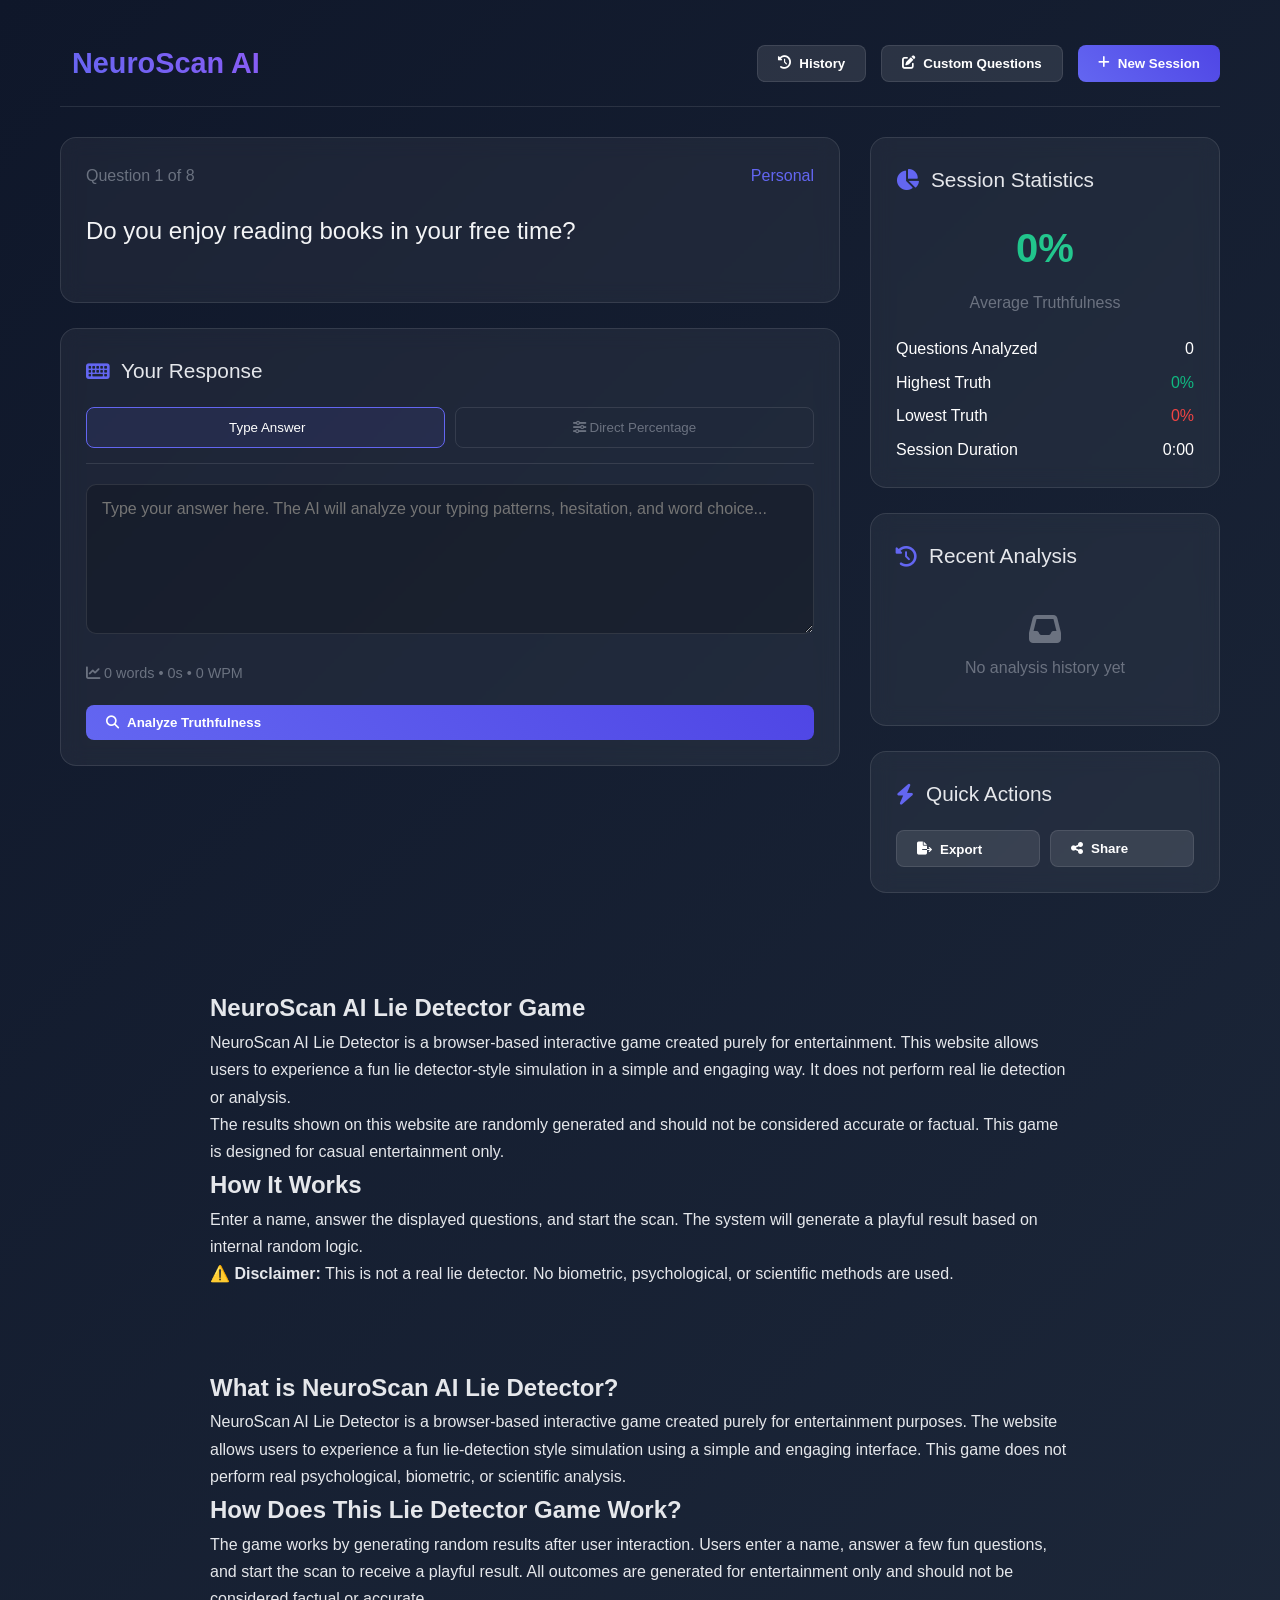
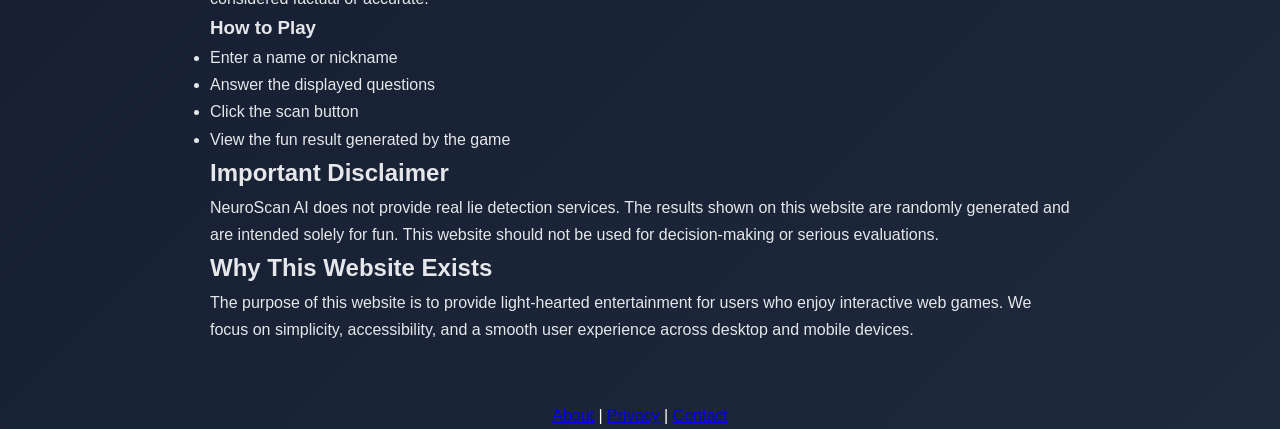
==== commit 937d6464: "Add introduction and disclaimer for the game Added introductory section explaining the NeuroScan AI " ====
--- a/index.html
+++ b/index.html
@@ -1444,6 +1444,33 @@
         window.deleteCustomQuestion = deleteCustomQuestion;
     </script>
 
+    <section style="max-width:900px;margin:30px auto;padding:20px;color:#e5e7eb;line-height:1.7;">
+  <h1>NeuroScan AI Lie Detector Game</h1>
+
+  <p>
+    NeuroScan AI Lie Detector is a browser-based interactive game created purely for entertainment.
+    This website allows users to experience a fun lie detector-style simulation in a simple and engaging way.
+    It does not perform real lie detection or analysis.
+  </p>
+
+  <p>
+    The results shown on this website are randomly generated and should not be considered accurate or factual.
+    This game is designed for casual entertainment only.
+  </p>
+
+  <h2>How It Works</h2>
+  <p>
+    Enter a name, answer the displayed questions, and start the scan.
+    The system will generate a playful result based on internal random logic.
+  </p>
+
+  <p>
+    ⚠️ <strong>Disclaimer:</strong> This is not a real lie detector.
+    No biometric, psychological, or scientific methods are used.
+  </p>
+    </section>
+
+    
     <section style="max-width:900px;margin:40px auto;padding:20px;color:#e5e7eb;line-height:1.7;">
   <h2>What is NeuroScan AI Lie Detector?</h2>
   <p>
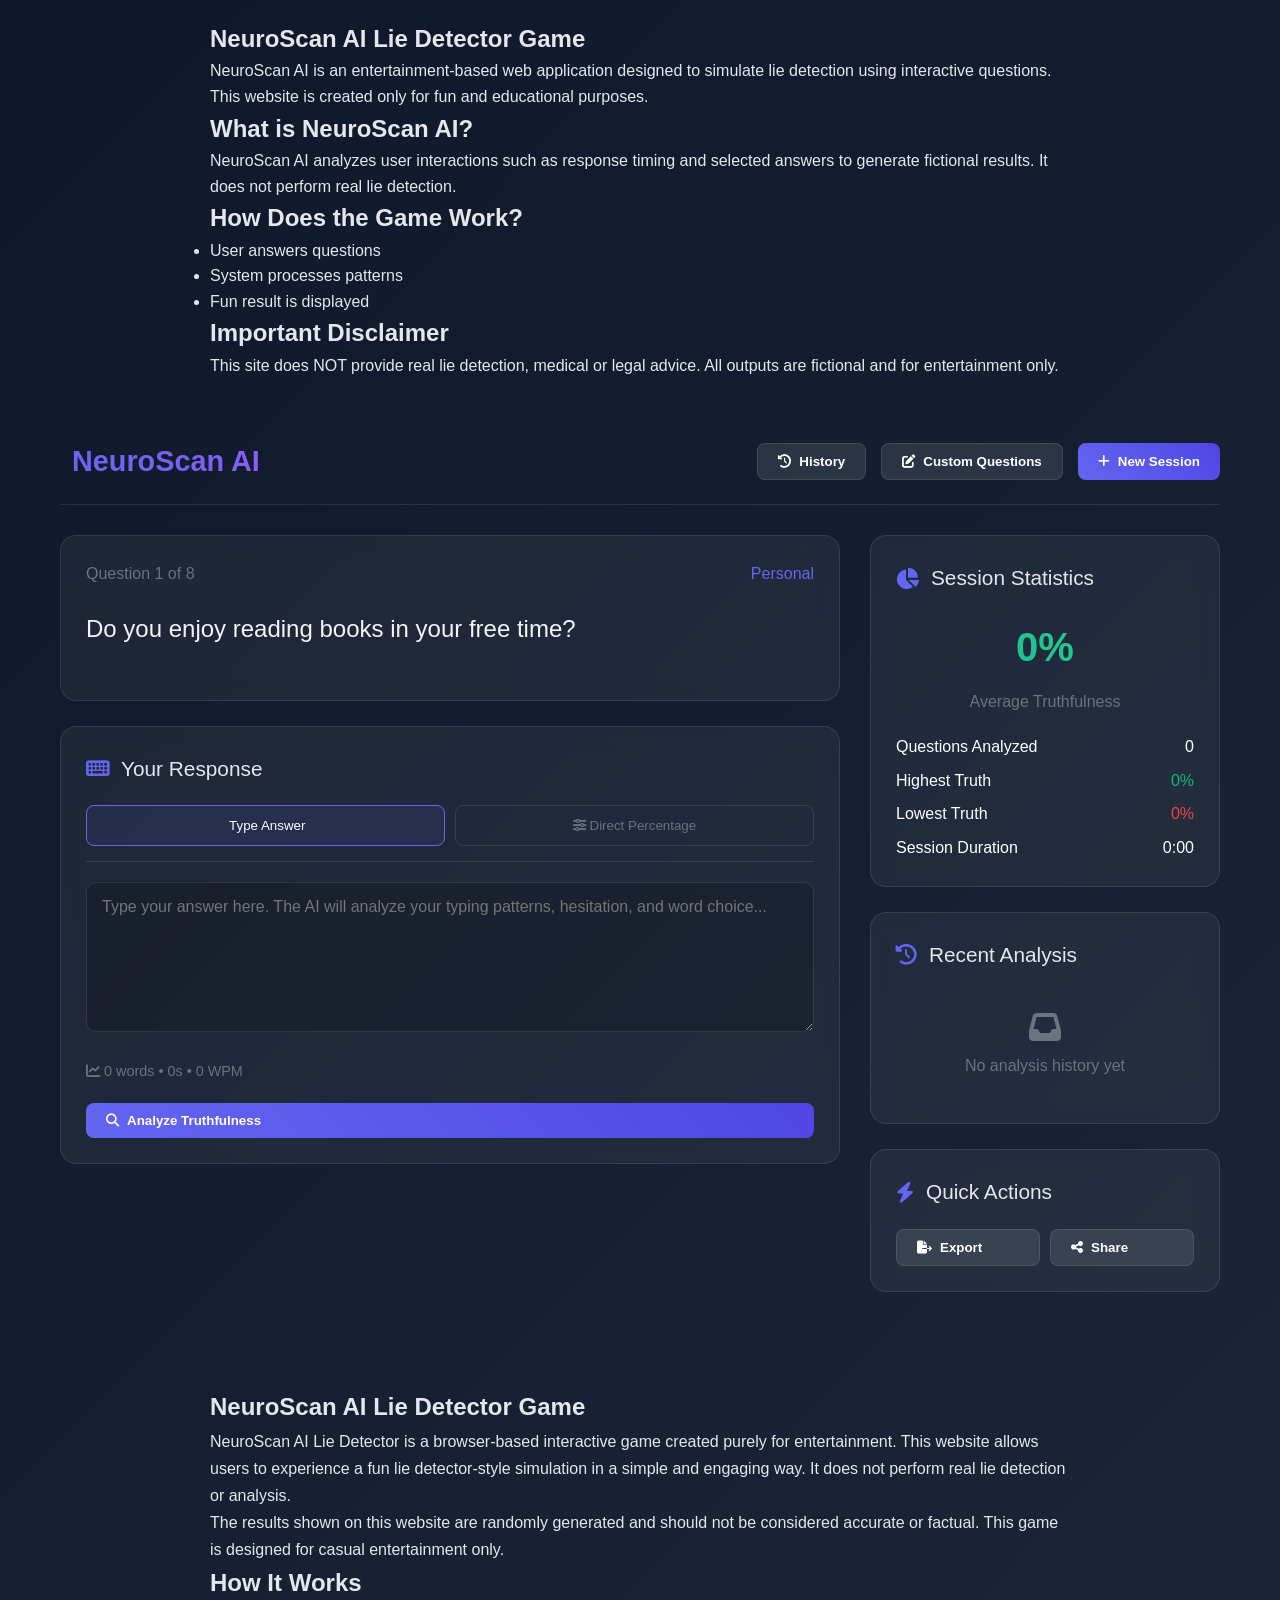
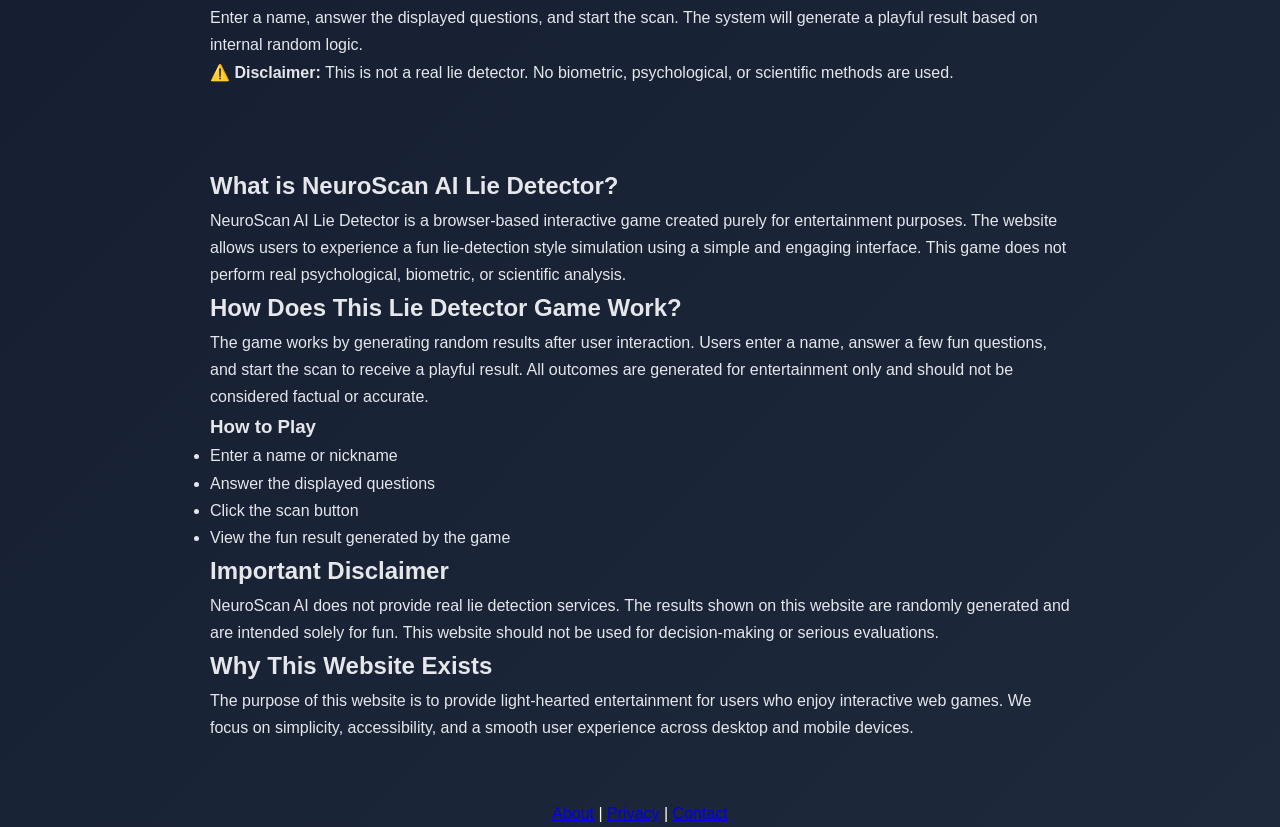
==== commit 754ae639: "Update index.html" ====
--- a/index.html
+++ b/index.html
@@ -492,6 +492,39 @@
     
 </head>
 <body>
+
+    
+    <section style="max-width:900px;margin:auto;padding:20px;color:#e5e7eb;">
+  <h1>NeuroScan AI Lie Detector Game</h1>
+
+  <p>
+    NeuroScan AI is an entertainment-based web application designed to
+    simulate lie detection using interactive questions. This website
+    is created only for fun and educational purposes.
+  </p>
+
+  <h2>What is NeuroScan AI?</h2>
+  <p>
+    NeuroScan AI analyzes user interactions such as response timing
+    and selected answers to generate fictional results. It does not
+    perform real lie detection.
+  </p>
+
+  <h2>How Does the Game Work?</h2>
+  <ul>
+    <li>User answers questions</li>
+    <li>System processes patterns</li>
+    <li>Fun result is displayed</li>
+  </ul>
+
+  <h2>Important Disclaimer</h2>
+  <p>
+    This site does NOT provide real lie detection, medical or legal advice.
+    All outputs are fictional and for entertainment only.
+  </p>
+    </section>
+
+    
     <div class="container">
         <!-- Header -->
         <header class="header">
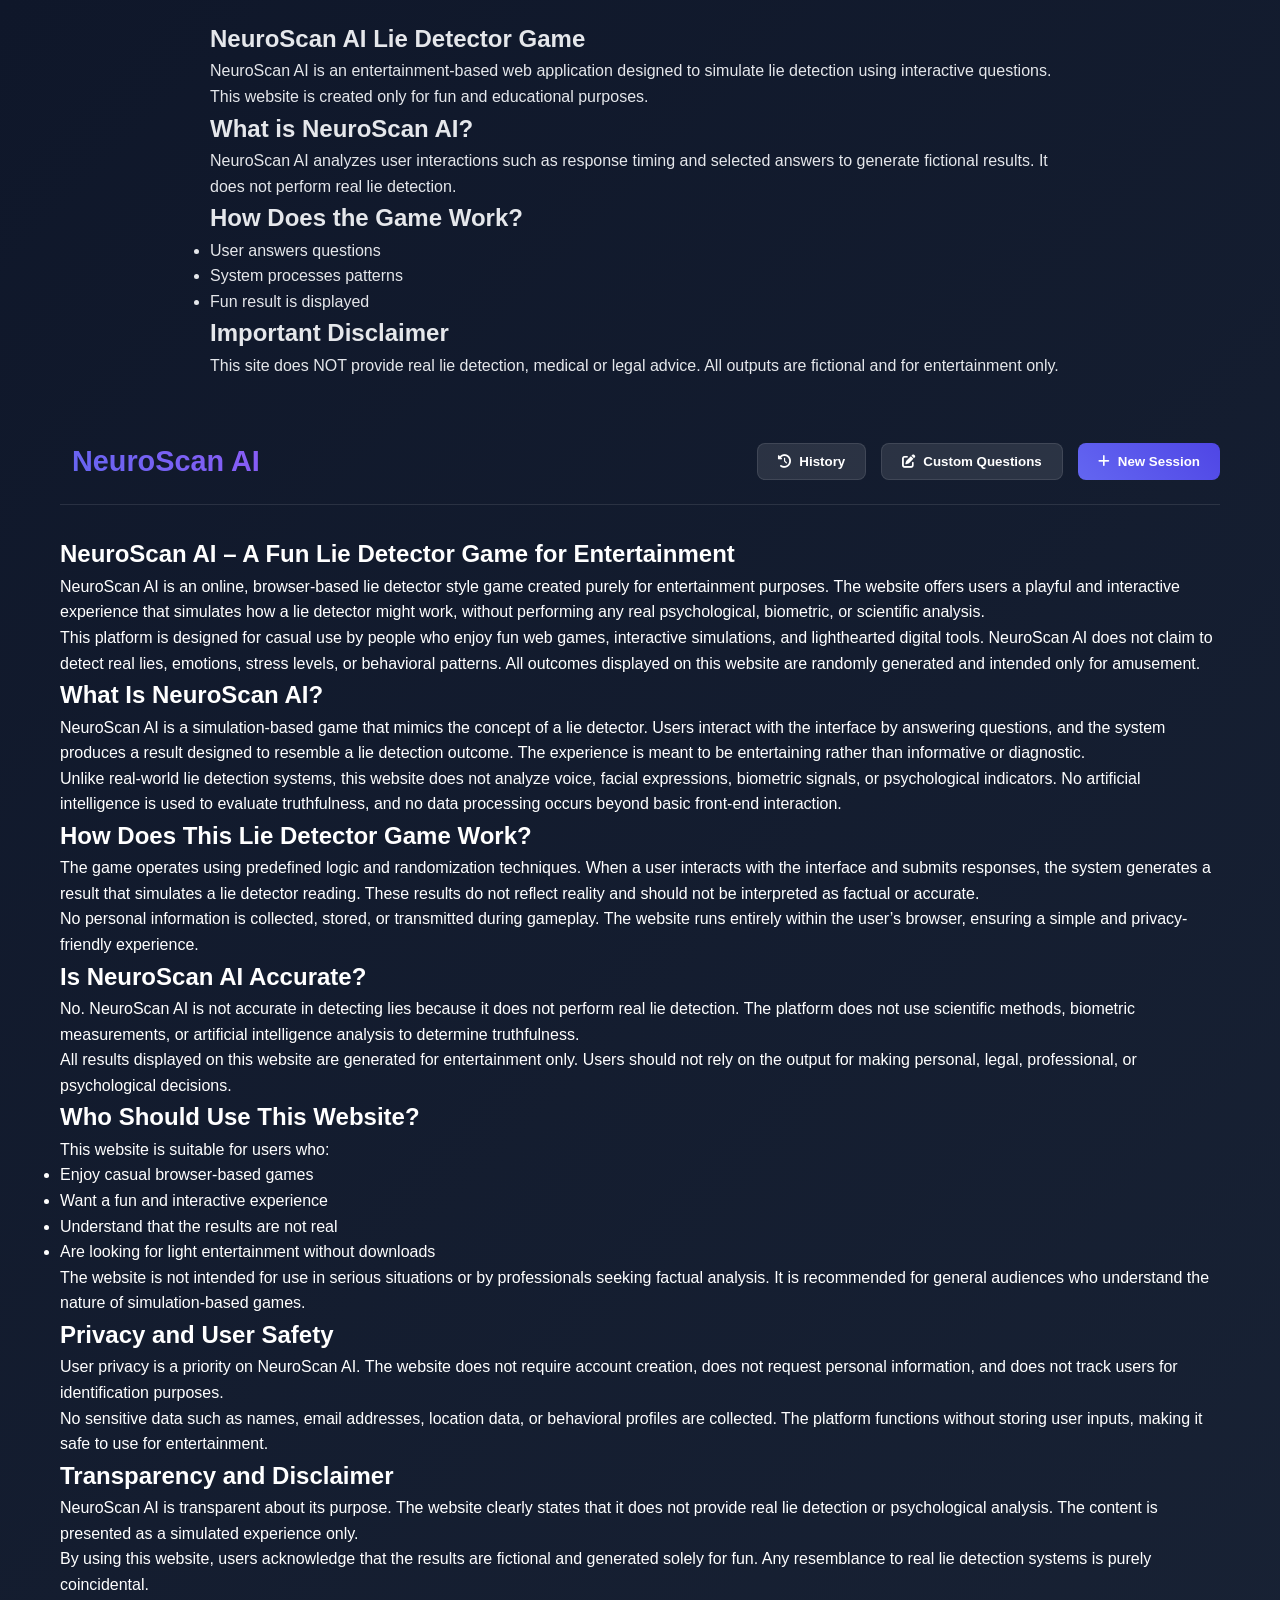
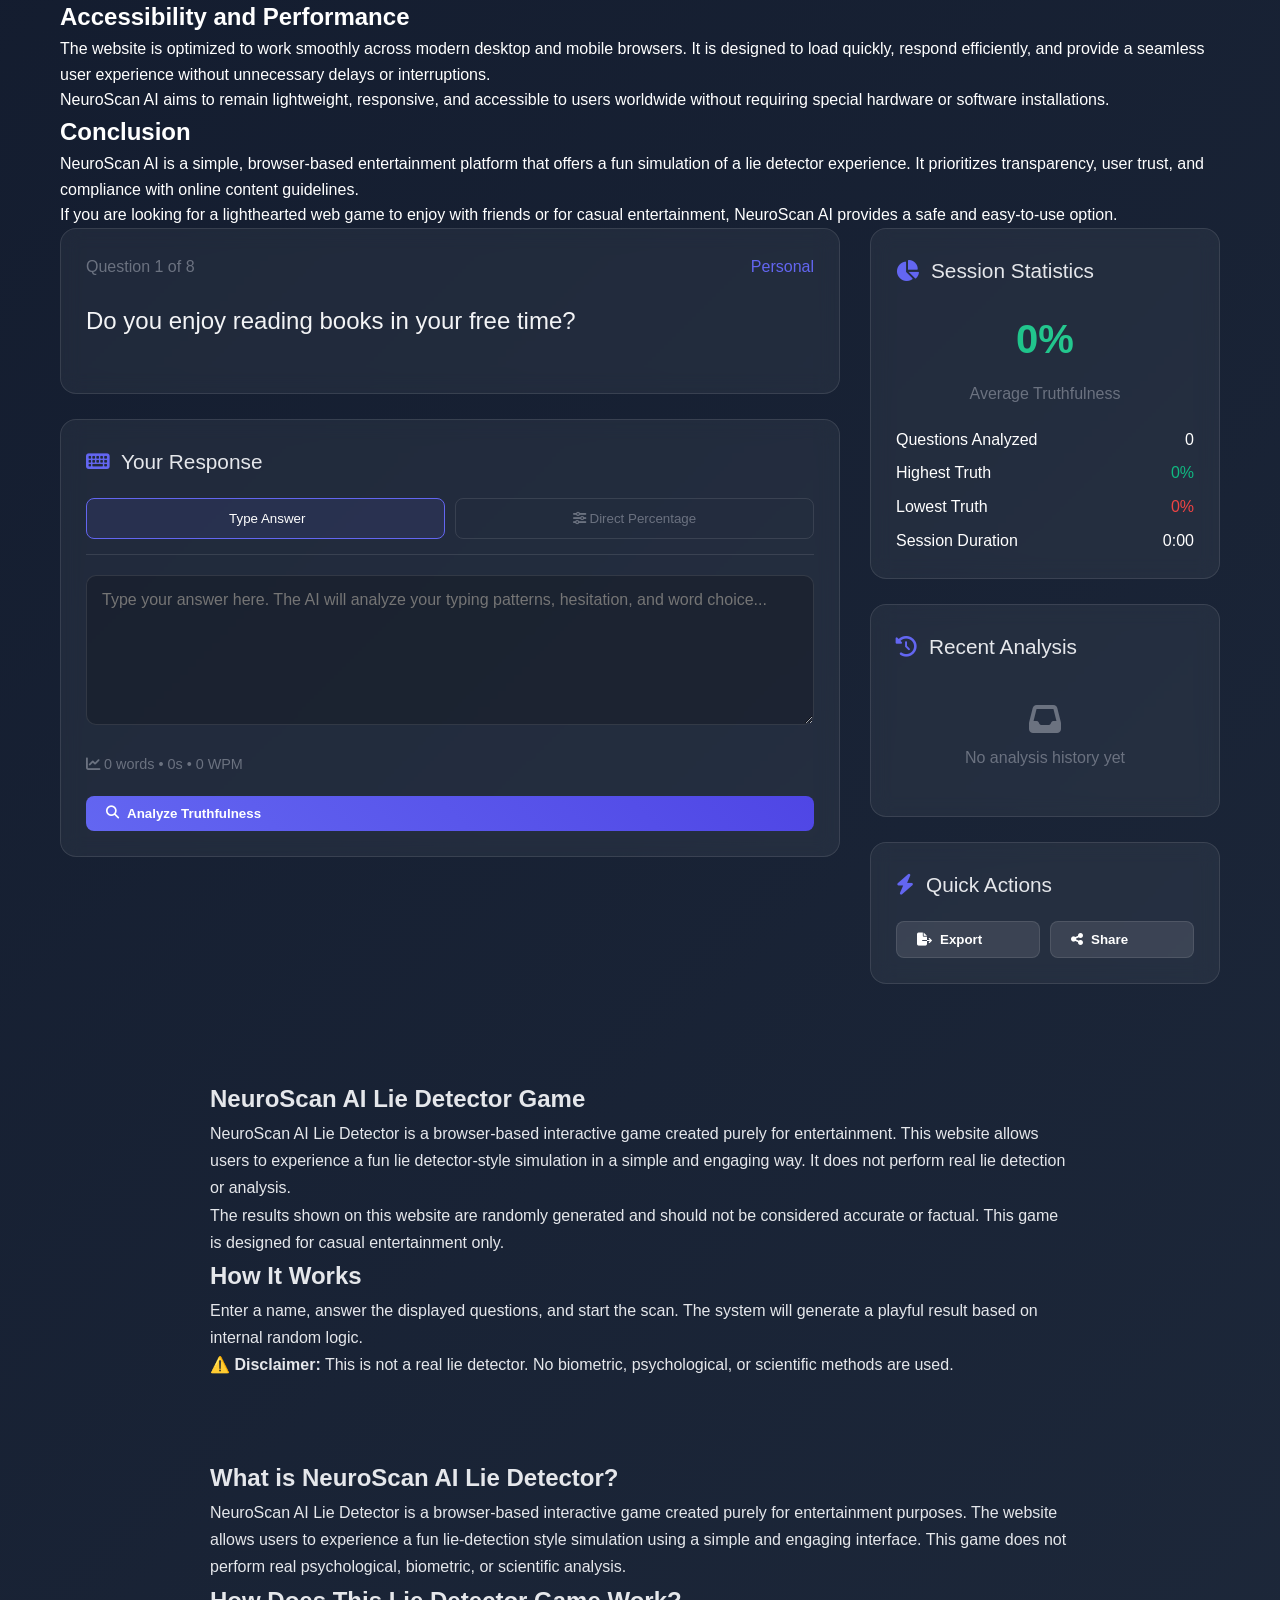
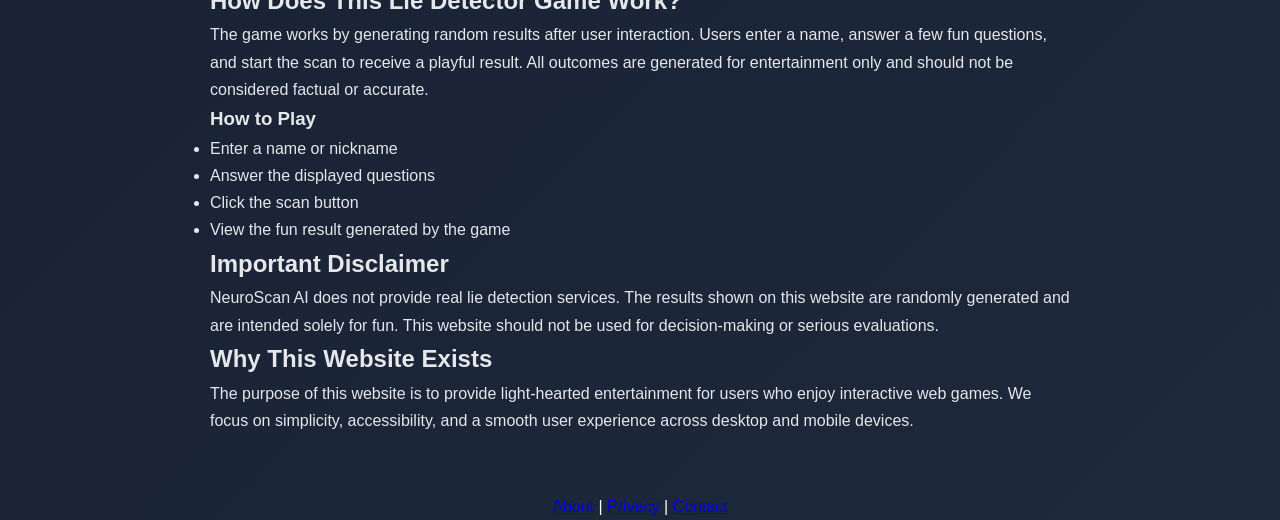
==== commit debbf370: "Enhance NeuroScan AI description and user information Added detailed description and sections for Ne" ====
--- a/index.html
+++ b/index.html
@@ -545,6 +545,144 @@
             </div>
         </header>
 
+        <section class="content">
+
+<h1>NeuroScan AI – A Fun Lie Detector Game for Entertainment</h1>
+
+<p>
+NeuroScan AI is an online, browser-based lie detector style game created purely
+for entertainment purposes. The website offers users a playful and interactive
+experience that simulates how a lie detector might work, without performing
+any real psychological, biometric, or scientific analysis.
+</p>
+
+<p>
+This platform is designed for casual use by people who enjoy fun web games,
+interactive simulations, and lighthearted digital tools. NeuroScan AI does not
+claim to detect real lies, emotions, stress levels, or behavioral patterns.
+All outcomes displayed on this website are randomly generated and intended
+only for amusement.
+</p>
+
+<h2>What Is NeuroScan AI?</h2>
+
+<p>
+NeuroScan AI is a simulation-based game that mimics the concept of a lie detector.
+Users interact with the interface by answering questions, and the system
+produces a result designed to resemble a lie detection outcome. The experience
+is meant to be entertaining rather than informative or diagnostic.
+</p>
+
+<p>
+Unlike real-world lie detection systems, this website does not analyze voice,
+facial expressions, biometric signals, or psychological indicators. No artificial
+intelligence is used to evaluate truthfulness, and no data processing occurs
+beyond basic front-end interaction.
+</p>
+
+<h2>How Does This Lie Detector Game Work?</h2>
+
+<p>
+The game operates using predefined logic and randomization techniques.
+When a user interacts with the interface and submits responses, the system
+generates a result that simulates a lie detector reading. These results do not
+reflect reality and should not be interpreted as factual or accurate.
+</p>
+
+<p>
+No personal information is collected, stored, or transmitted during gameplay.
+The website runs entirely within the user’s browser, ensuring a simple and
+privacy-friendly experience.
+</p>
+
+<h2>Is NeuroScan AI Accurate?</h2>
+
+<p>
+No. NeuroScan AI is not accurate in detecting lies because it does not perform
+real lie detection. The platform does not use scientific methods, biometric
+measurements, or artificial intelligence analysis to determine truthfulness.
+</p>
+
+<p>
+All results displayed on this website are generated for entertainment only.
+Users should not rely on the output for making personal, legal, professional,
+or psychological decisions.
+</p>
+
+<h2>Who Should Use This Website?</h2>
+
+<p>
+This website is suitable for users who:
+</p>
+
+<ul>
+  <li>Enjoy casual browser-based games</li>
+  <li>Want a fun and interactive experience</li>
+  <li>Understand that the results are not real</li>
+  <li>Are looking for light entertainment without downloads</li>
+</ul>
+
+<p>
+The website is not intended for use in serious situations or by professionals
+seeking factual analysis. It is recommended for general audiences who understand
+the nature of simulation-based games.
+</p>
+
+<h2>Privacy and User Safety</h2>
+
+<p>
+User privacy is a priority on NeuroScan AI. The website does not require account
+creation, does not request personal information, and does not track users for
+identification purposes.
+</p>
+
+<p>
+No sensitive data such as names, email addresses, location data, or behavioral
+profiles are collected. The platform functions without storing user inputs,
+making it safe to use for entertainment.
+</p>
+
+<h2>Transparency and Disclaimer</h2>
+
+<p>
+NeuroScan AI is transparent about its purpose. The website clearly states that
+it does not provide real lie detection or psychological analysis. The content
+is presented as a simulated experience only.
+</p>
+
+<p>
+By using this website, users acknowledge that the results are fictional and
+generated solely for fun. Any resemblance to real lie detection systems is
+purely coincidental.
+</p>
+
+<h2>Accessibility and Performance</h2>
+
+<p>
+The website is optimized to work smoothly across modern desktop and mobile
+browsers. It is designed to load quickly, respond efficiently, and provide
+a seamless user experience without unnecessary delays or interruptions.
+</p>
+
+<p>
+NeuroScan AI aims to remain lightweight, responsive, and accessible to users
+worldwide without requiring special hardware or software installations.
+</p>
+
+<h2>Conclusion</h2>
+
+<p>
+NeuroScan AI is a simple, browser-based entertainment platform that offers a
+fun simulation of a lie detector experience. It prioritizes transparency,
+user trust, and compliance with online content guidelines.
+</p>
+
+<p>
+If you are looking for a lighthearted web game to enjoy with friends or for
+casual entertainment, NeuroScan AI provides a safe and easy-to-use option.
+</p>
+
+        </section>
         <!-- Main Content -->
         <div class="main-content">
             <!-- Left Column -->
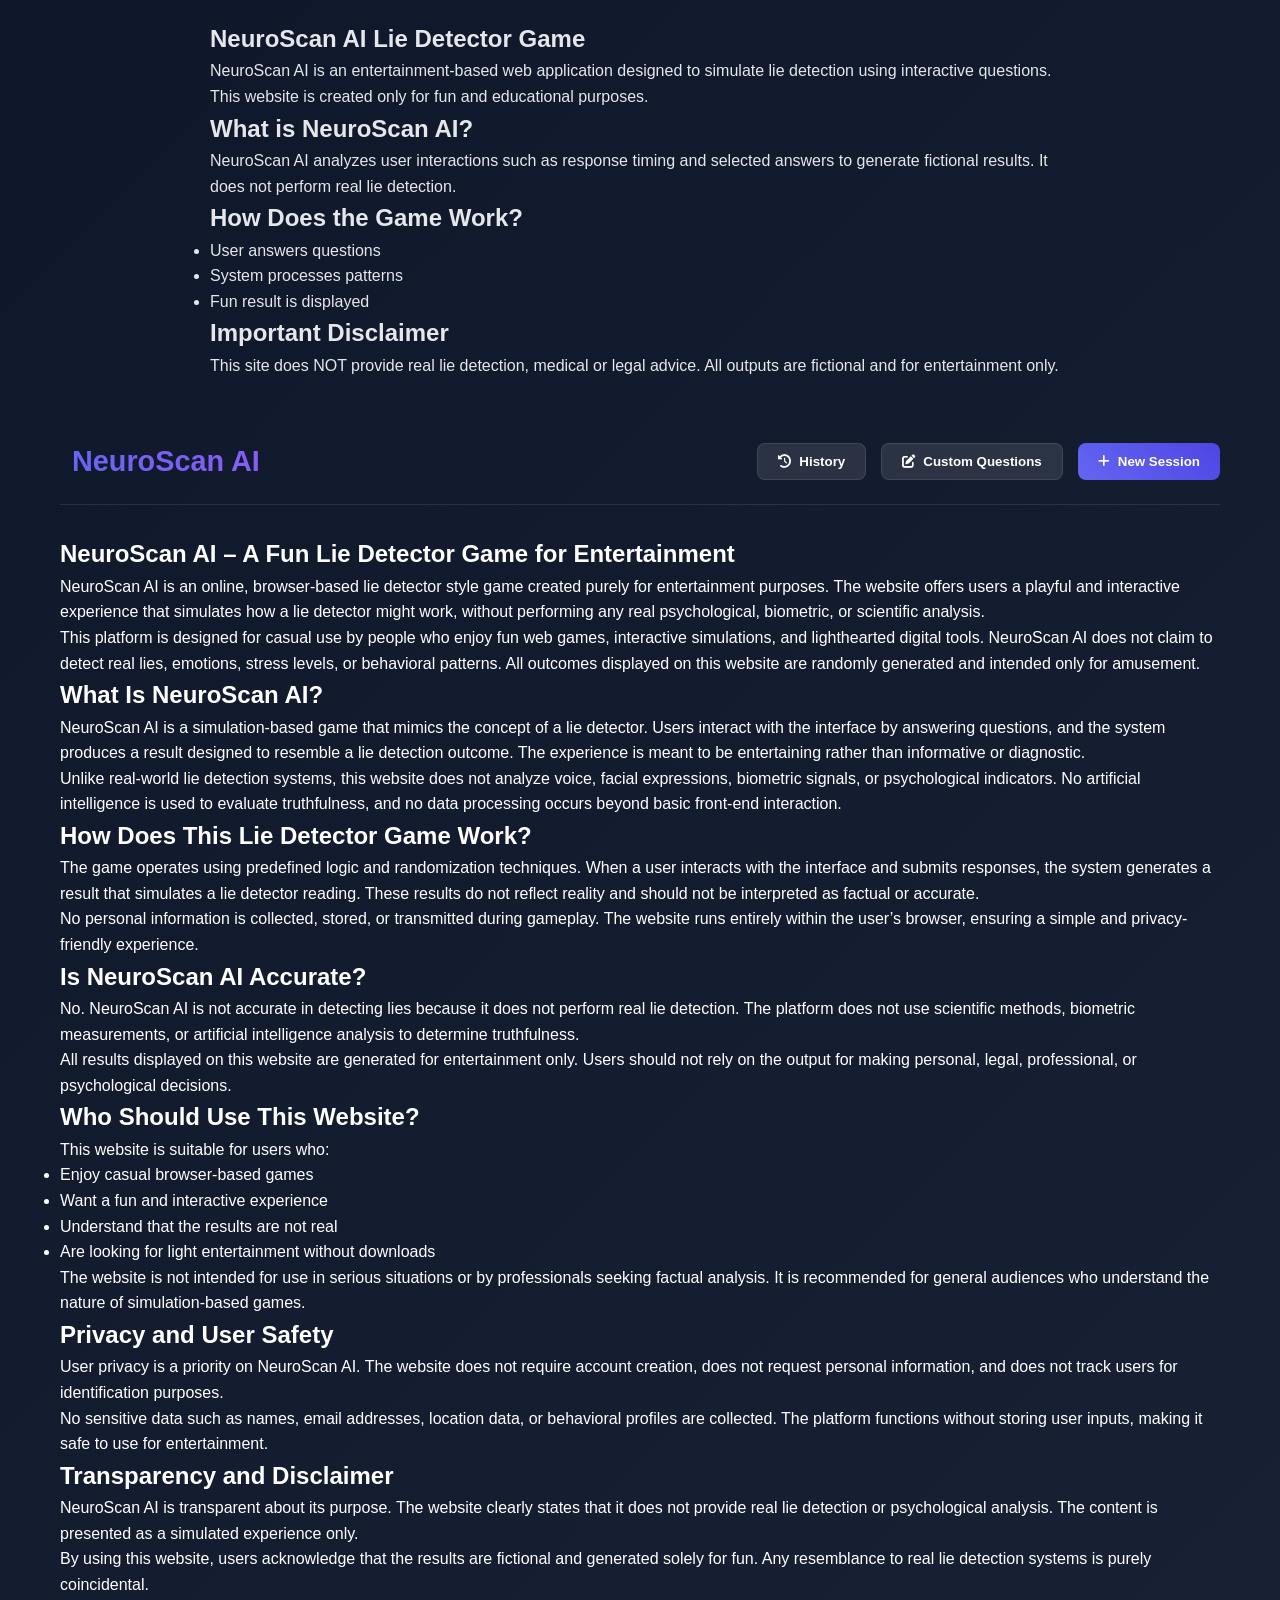
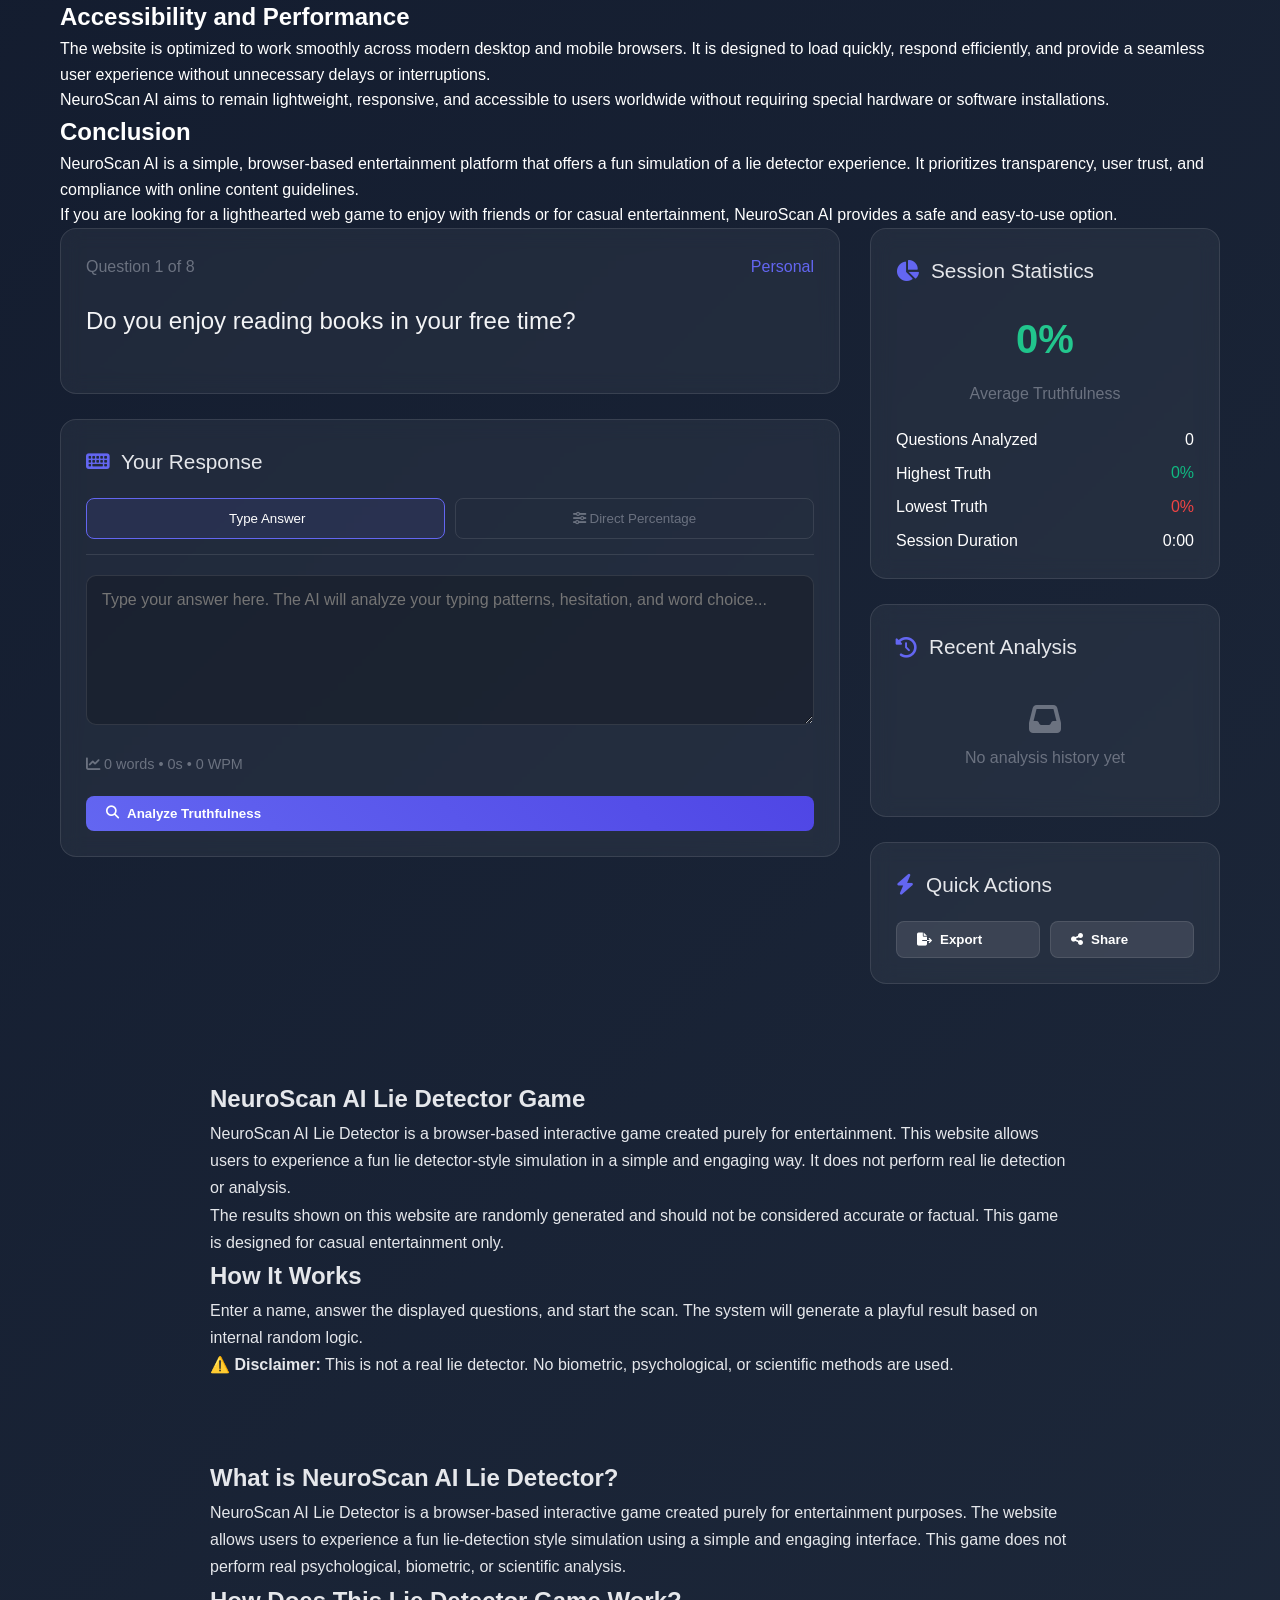
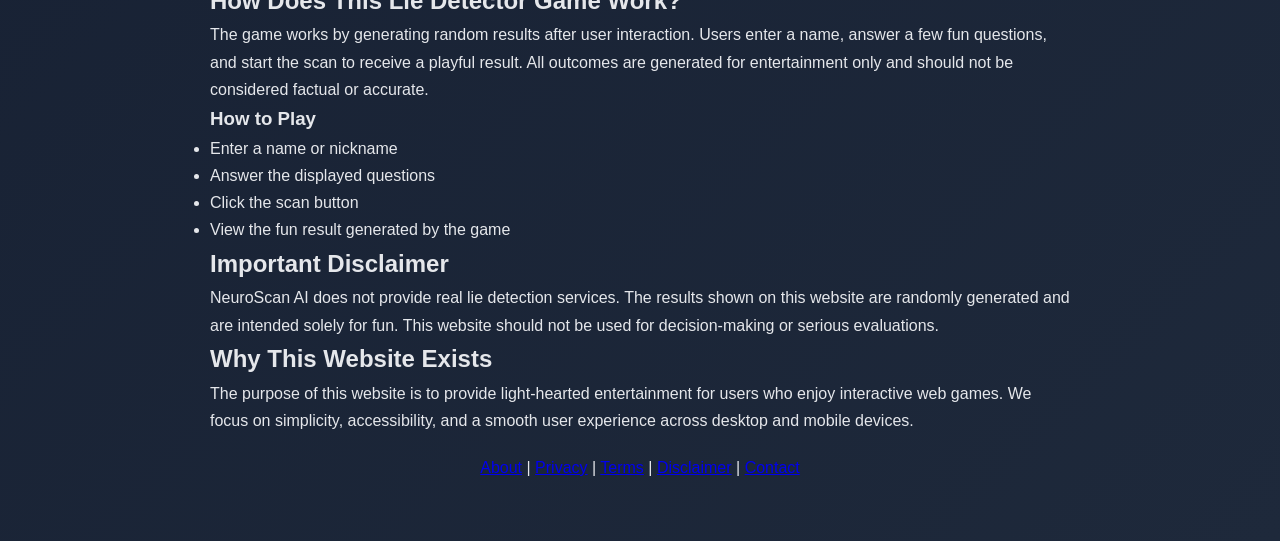
==== commit 9f9773fb: "Fix footer indentation in index.html" ====
--- a/index.html
+++ b/index.html
@@ -1677,13 +1677,13 @@
     The purpose of this website is to provide light-hearted entertainment for users who enjoy interactive web games.
     We focus on simplicity, accessibility, and a smooth user experience across desktop and mobile devices.
   </p>
-    </section>
-
-    
-    <footer style="text-align:center;margin-top:20px;">
+
+        <footer style="text-align:center;margin-top:20px;">
   <a href="about.html">About</a> |
   <a href="privacy.html">Privacy</a> |
+  <a href="terms.html">Terms</a> |
+  <a href="disclaimer.html">Disclaimer</a> |
   <a href="contact.html">Contact</a>
-    </footer>
+        </footer>
 </body>
                             
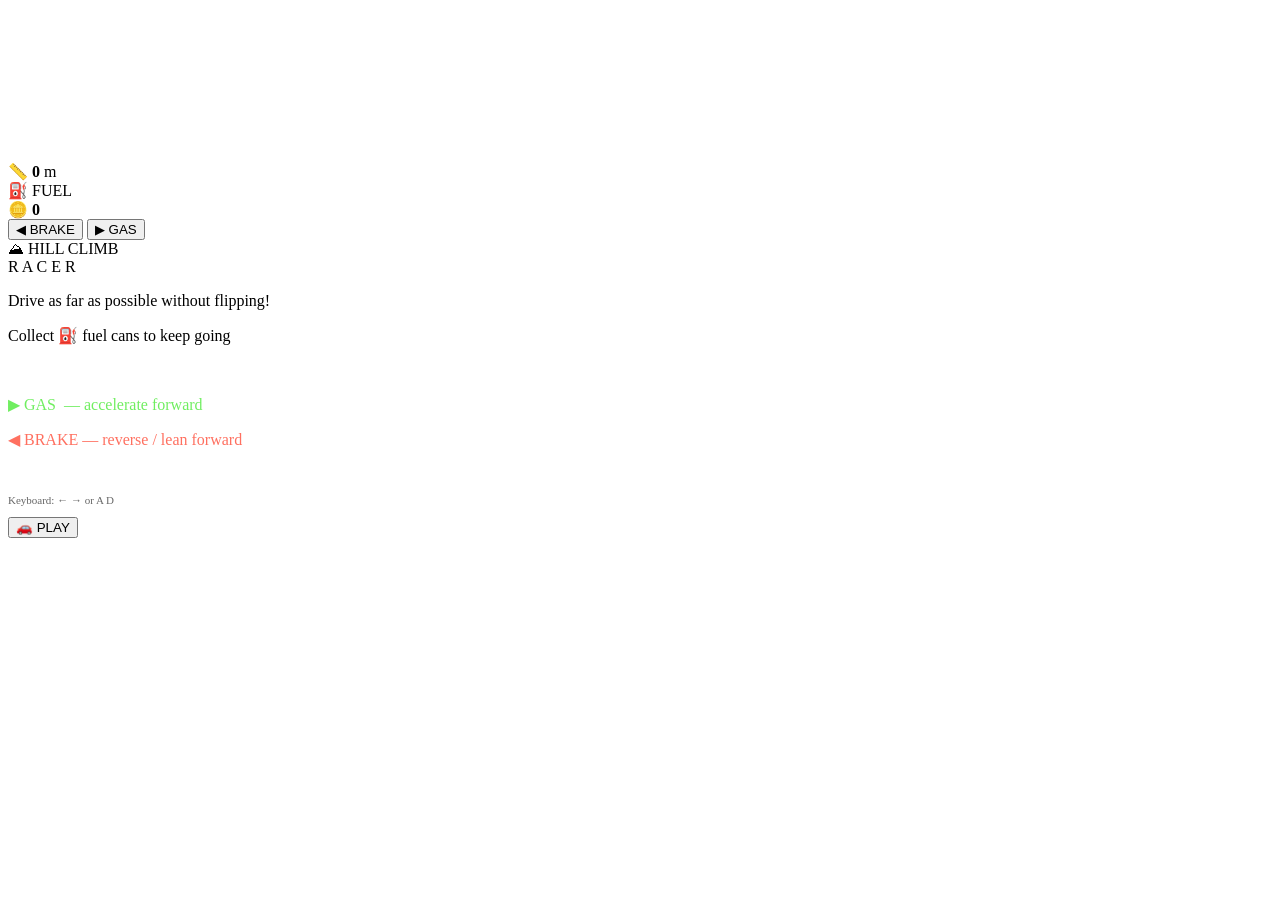
==== commit 42c275df: "Add files via upload" ====
--- a/index.html
+++ b/index.html
@@ -1,1689 +1,66 @@
 <!DOCTYPE html>
 <html lang="en">
 <head>
-    <meta charset="UTF-8">
-    <meta name="viewport" content="width=device-width, initial-scale=1.0">
-    <title>NeuroScan AI | Professional Lie Detector</title>
-    <link rel="stylesheet" href="https://cdnjs.cloudflare.com/ajax/libs/font-awesome/6.4.0/css/all.min.css">
-    <style>
-        :root {
-            --primary: #6366f1;
-            --primary-dark: #4f46e5;
-            --secondary: #10b981;
-            --danger: #ef4444;
-            --warning: #f59e0b;
-            --dark: #1f2937;
-            --light: #f9fafb;
-            --gray: #6b7280;
-            --card-bg: rgba(255, 255, 255, 0.05);
-            --border: rgba(255, 255, 255, 0.1);
-        }
-
-        * {
-            margin: 0;
-            padding: 0;
-            box-sizing: border-box;
-            font-family: 'Inter', -apple-system, BlinkMacSystemFont, sans-serif;
-        }
-
-        body {
-            background: linear-gradient(135deg, #0f172a, #1e293b);
-            color: white;
-            min-height: 100vh;
-            line-height: 1.6;
-        }
-
-        .container {
-            max-width: 1200px;
-            margin: 0 auto;
-            padding: 20px;
-        }
-
-        /* Header */
-        .header {
-            display: flex;
-            justify-content: space-between;
-            align-items: center;
-            padding: 20px 0;
-            border-bottom: 1px solid var(--border);
-            margin-bottom: 30px;
-        }
-
-        .logo {
-            display: flex;
-            align-items: center;
-            gap: 12px;
-            font-size: 1.8rem;
-            font-weight: 700;
-            background: linear-gradient(45deg, var(--primary), #8b5cf6);
-            -webkit-background-clip: text;
-            -webkit-text-fill-color: transparent;
-        }
-
-        .logo i {
-            font-size: 2rem;
-        }
-
-        .nav-buttons {
-            display: flex;
-            gap: 15px;
-        }
-
-        .btn {
-            padding: 10px 20px;
-            border-radius: 8px;
-            border: none;
-            font-weight: 600;
-            cursor: pointer;
-            transition: all 0.3s;
-            display: flex;
-            align-items: center;
-            gap: 8px;
-        }
-
-        .btn-primary {
-            background: linear-gradient(45deg, var(--primary), var(--primary-dark));
-            color: white;
-        }
-
-        .btn-secondary {
-            background: rgba(255, 255, 255, 0.1);
-            color: white;
-            border: 1px solid var(--border);
-        }
-
-        .btn:hover {
-            transform: translateY(-2px);
-            box-shadow: 0 10px 20px rgba(0, 0, 0, 0.2);
-        }
-
-        /* Main Layout */
-        .main-content {
-            display: grid;
-            grid-template-columns: 1fr 350px;
-            gap: 30px;
-        }
-
-        /* Panels */
-        .panel {
-            background: var(--card-bg);
-            backdrop-filter: blur(10px);
-            border-radius: 16px;
-            padding: 25px;
-            border: 1px solid var(--border);
-            margin-bottom: 25px;
-        }
-
-        .panel-title {
-            display: flex;
-            align-items: center;
-            gap: 12px;
-            font-size: 1.3rem;
-            margin-bottom: 20px;
-            color: #e5e7eb;
-        }
-
-        .panel-title i {
-            color: var(--primary);
-        }
-
-        /* Question Panel */
-        .question-counter {
-            display: flex;
-            justify-content: space-between;
-            align-items: center;
-            margin-bottom: 20px;
-            color: var(--gray);
-        }
-
-        .question-text {
-            font-size: 1.5rem;
-            margin-bottom: 25px;
-            line-height: 1.8;
-            color: #f3f4f6;
-        }
-
-        /* Answer Panel */
-        .answer-methods {
-            display: flex;
-            gap: 10px;
-            margin-bottom: 20px;
-            border-bottom: 1px solid var(--border);
-            padding-bottom: 15px;
-        }
-
-        .method-btn {
-            flex: 1;
-            padding: 12px;
-            background: transparent;
-            border: 1px solid var(--border);
-            color: var(--gray);
-            border-radius: 8px;
-            cursor: pointer;
-            transition: all 0.3s;
-            text-align: center;
-        }
-
-        .method-btn.active {
-            background: rgba(99, 102, 241, 0.1);
-            border-color: var(--primary);
-            color: white;
-        }
-
-        .answer-input {
-            width: 100%;
-            min-height: 150px;
-            padding: 15px;
-            background: rgba(0, 0, 0, 0.2);
-            border: 1px solid var(--border);
-            border-radius: 10px;
-            color: white;
-            font-size: 1rem;
-            resize: vertical;
-            margin-bottom: 20px;
-        }
-
-        .answer-input:focus {
-            outline: none;
-            border-color: var(--primary);
-        }
-
-        .direct-percentage {
-            display: flex;
-            align-items: center;
-            gap: 15px;
-            margin-top: 20px;
-        }
-
-        .percentage-slider {
-            flex: 1;
-            -webkit-appearance: none;
-            height: 8px;
-            background: rgba(255, 255, 255, 0.1);
-            border-radius: 4px;
-            outline: none;
-        }
-
-        .percentage-slider::-webkit-slider-thumb {
-            -webkit-appearance: none;
-            width: 24px;
-            height: 24px;
-            background: var(--primary);
-            border-radius: 50%;
-            cursor: pointer;
-        }
-
-        .percentage-value {
-            font-size: 2rem;
-            font-weight: 700;
-            min-width: 70px;
-            text-align: center;
-        }
-
-        /* Analysis Panel */
-        .analysis-result {
-            text-align: center;
-            padding: 20px;
-            background: rgba(0, 0, 0, 0.2);
-            border-radius: 12px;
-            margin-bottom: 20px;
-        }
-
-        .truth-percentage {
-            font-size: 4rem;
-            font-weight: 800;
-            background: linear-gradient(45deg, var(--secondary), #34d399);
-            -webkit-background-clip: text;
-            -webkit-text-fill-color: transparent;
-            margin: 10px 0;
-        }
-
-        .truth-label {
-            font-size: 1.2rem;
-            color: var(--gray);
-            margin-bottom: 20px;
-        }
-
-        .progress-ring {
-            width: 120px;
-            height: 120px;
-            margin: 0 auto 20px;
-        }
-
-        .ring-bg {
-            fill: none;
-            stroke: rgba(255, 255, 255, 0.1);
-            stroke-width: 8;
-        }
-
-        .ring-progress {
-            fill: none;
-            stroke: var(--secondary);
-            stroke-width: 8;
-            stroke-linecap: round;
-            transform: rotate(-90deg);
-            transform-origin: 50% 50%;
-            transition: stroke-dashoffset 1s ease;
-        }
-
-        .analysis-metrics {
-            display: grid;
-            grid-template-columns: repeat(2, 1fr);
-            gap: 15px;
-            margin-top: 20px;
-        }
-
-        .metric {
-            background: rgba(0, 0, 0, 0.2);
-            padding: 15px;
-            border-radius: 10px;
-            text-align: center;
-        }
-
-        .metric-value {
-            font-size: 1.8rem;
-            font-weight: 700;
-            margin-bottom: 5px;
-        }
-
-        .metric-label {
-            font-size: 0.9rem;
-            color: var(--gray);
-        }
-
-        /* History Panel */
-        .history-list {
-            max-height: 300px;
-            overflow-y: auto;
-        }
-
-        .history-item {
-            padding: 15px;
-            background: rgba(0, 0, 0, 0.2);
-            border-radius: 10px;
-            margin-bottom: 10px;
-            border-left: 4px solid var(--primary);
-        }
-
-        .history-question {
-            font-size: 0.9rem;
-            margin-bottom: 8px;
-            color: #d1d5db;
-        }
-
-        .history-percentage {
-            display: flex;
-            align-items: center;
-            justify-content: space-between;
-        }
-
-        .percentage-bar {
-            flex: 1;
-            height: 6px;
-            background: rgba(255, 255, 255, 0.1);
-            border-radius: 3px;
-            overflow: hidden;
-            margin: 0 15px;
-        }
-
-        .percentage-fill {
-            height: 100%;
-            background: linear-gradient(90deg, var(--primary), var(--secondary));
-            border-radius: 3px;
-        }
-
-        /* Custom Questions */
-        .custom-questions-container {
-            display: none;
-            margin-top: 30px;
-        }
-
-        .question-list {
-            margin-bottom: 20px;
-        }
-
-        .question-item {
-            display: flex;
-            justify-content: space-between;
-            align-items: center;
-            padding: 12px;
-            background: rgba(0, 0, 0, 0.2);
-            border-radius: 8px;
-            margin-bottom: 10px;
-        }
-
-        .question-actions {
-            display: flex;
-            gap: 10px;
-        }
-
-        .action-btn {
-            background: transparent;
-            border: none;
-            color: var(--gray);
-            cursor: pointer;
-            padding: 5px;
-            border-radius: 4px;
-        }
-
-        .action-btn:hover {
-            background: rgba(255, 255, 255, 0.1);
-        }
-
-        .add-question-form {
-            display: flex;
-            gap: 10px;
-        }
-
-        .add-question-input {
-            flex: 1;
-            padding: 12px;
-            background: rgba(0, 0, 0, 0.2);
-            border: 1px solid var(--border);
-            border-radius: 8px;
-            color: white;
-        }
-
-        /* Modal */
-        .modal {
-            display: none;
-            position: fixed;
-            top: 0;
-            left: 0;
-            width: 100%;
-            height: 100%;
-            background: rgba(0, 0, 0, 0.8);
-            backdrop-filter: blur(5px);
-            z-index: 1000;
-            align-items: center;
-            justify-content: center;
-        }
-
-        .modal-content {
-            background: #1e293b;
-            width: 90%;
-            max-width: 500px;
-            border-radius: 16px;
-            padding: 30px;
-            border: 1px solid var(--border);
-        }
-
-        .modal-header {
-            display: flex;
-            justify-content: space-between;
-            align-items: center;
-            margin-bottom: 20px;
-        }
-
-        .close-modal {
-            background: transparent;
-            border: none;
-            color: var(--gray);
-            font-size: 1.5rem;
-            cursor: pointer;
-        }
-
-        /* NEXT QUESTION BUTTON STYLES */
-        .next-question-btn {
-            margin-top: 20px;
-            background: linear-gradient(45deg, #4f46e5, #6366f1);
-            color: white;
-            border: none;
-            padding: 12px 24px;
-            border-radius: 8px;
-            font-weight: 600;
-            cursor: pointer;
-            transition: all 0.3s;
-            display: none;
-            align-items: center;
-            gap: 8px;
-            width: 100%;
-            justify-content: center;
-            font-family: inherit;
-        }
-
-        .next-question-btn:hover {
-            background: linear-gradient(45deg, #4338ca, #4f46e5);
-            transform: translateY(-2px);
-            box-shadow: 0 10px 20px rgba(0, 0, 0, 0.2);
-        }
-
-        .next-question-btn.show-next-btn {
-            display: flex !important;
-            animation: slideUp 0.5s ease;
-        }
-
-        /* Animations */
-        @keyframes fadeIn {
-            from { opacity: 0; transform: translateY(20px); }
-            to { opacity: 1; transform: translateY(0); }
-        }
-
-        @keyframes slideUp {
-            from { opacity: 0; transform: translateY(20px); }
-            to { opacity: 1; transform: translateY(0); }
-        }
-
-        .fade-in {
-            animation: fadeIn 0.5s ease;
-        }
-
-        /* Status Colors */
-        .status-high { color: var(--secondary); }
-        .status-medium { color: var(--warning); }
-        .status-low { color: var(--danger); }
-
-        /* Responsive */
-        @media (max-width: 900px) {
-            .main-content {
-                grid-template-columns: 1fr;
-            }
-            
-            .header {
-                flex-direction: column;
-                gap: 20px;
-            }
-        }
-    </style>
-
-    <script async src="https://pagead2.googlesyndication.com/pagead/js/adsbygoogle.js?client=ca-pub-9028122966758001"
-     crossorigin="anonymous"></script>
-
-    
+  <meta charset="UTF-8">
+  <meta name="viewport" content="width=device-width, initial-scale=1.0, maximum-scale=1.0, user-scalable=no">
+  <title>Hill Climb Racer</title>
+  <link rel="stylesheet" href="css/style.css">
 </head>
 <body>
 
-    
-    <section style="max-width:900px;margin:auto;padding:20px;color:#e5e7eb;">
-  <h1>NeuroScan AI Lie Detector Game</h1>
+<div id="wrap">
+  <canvas id="c"></canvas>
 
-  <p>
-    NeuroScan AI is an entertainment-based web application designed to
-    simulate lie detection using interactive questions. This website
-    is created only for fun and educational purposes.
-  </p>
+  <!-- HUD -->
+  <div id="hud">
+    <div class="hpill">📏 <b id="hDist">0</b> m</div>
+    <div id="fuelBox">
+      <div id="fuelLbl">⛽ FUEL</div>
+      <div id="fuelTrack"><div id="fuelBar"></div></div>
+    </div>
+    <div class="hpill">🪙 <b id="hCoins">0</b></div>
+  </div>
 
-  <h2>What is NeuroScan AI?</h2>
-  <p>
-    NeuroScan AI analyzes user interactions such as response timing
-    and selected answers to generate fictional results. It does not
-    perform real lie detection.
-  </p>
+  <!-- Control buttons -->
+  <button class="gbtn" id="btnBrake">
+    <span class="bicon">◀</span>
+    <span class="blabel">BRAKE</span>
+  </button>
+  <button class="gbtn" id="btnGas">
+    <span class="bicon">▶</span>
+    <span class="blabel">GAS</span>
+  </button>
 
-  <h2>How Does the Game Work?</h2>
-  <ul>
-    <li>User answers questions</li>
-    <li>System processes patterns</li>
-    <li>Fun result is displayed</li>
-  </ul>
+  <!-- Start / End overlay -->
+  <div id="overlay">
+    <div id="ovTitle">⛰ HILL CLIMB</div>
+    <div id="ovSub">R A C E R</div>
+    <div id="ovContent">
+      <p class="ohint">Drive as far as possible without flipping!</p>
+      <p class="ohint">Collect ⛽ fuel cans to keep going</p>
+      <br>
+      <p class="ohint" style="color:#70ee60">▶ GAS &nbsp;— accelerate forward</p>
+      <p class="ohint" style="color:#ff7060">◀ BRAKE — reverse / lean forward</p>
+      <br>
+      <p class="ohint" style="color:#666;font-size:11px">Keyboard: ← → or A D</p>
+    </div>
+    <button id="ovBtn" onclick="startGame()">🚗 PLAY</button>
+  </div>
+</div><!-- end #wrap -->
 
-  <h2>Important Disclaimer</h2>
-  <p>
-    This site does NOT provide real lie detection, medical or legal advice.
-    All outputs are fictional and for entertainment only.
-  </p>
-    </section>
+<!--
+  Script load order matters — each file depends on globals from the previous one:
+  1. audio.js   — Web Audio engine (no deps)
+  2. terrain.js — terrain generation (needs W, H from game.js — OK, used at call time)
+  3. physics.js — car physics (needs terrain, audio)
+  4. render.js  — all draw functions (needs ctx, W, H, camX, car, terrain, etc.)
+  5. game.js    — canvas setup, input, game loop (defines all shared globals)
+-->
+<script src="js/audio.js"></script>
+<script src="js/terrain.js"></script>
+<script src="js/physics.js"></script>
+<script src="js/render.js"></script>
+<script src="js/game.js"></script>
 
-    
-    <div class="container">
-        <!-- Header -->
-        <header class="header">
-            <div class="logo">
-                <i class="fas fa-brain-circuit"></i>
-                <span>NeuroScan AI</span>
-            </div>
-            <div class="nav-buttons">
-                <button class="btn btn-secondary" id="historyBtn">
-                    <i class="fas fa-history"></i> History
-                </button>
-                <button class="btn btn-secondary" id="customQuestionsBtn">
-                    <i class="fas fa-edit"></i> Custom Questions
-                </button>
-                <button class="btn btn-primary" id="newSessionBtn">
-                    <i class="fas fa-plus"></i> New Session
-                </button>
-            </div>
-        </header>
-
-        <section class="content">
-
-<h1>NeuroScan AI – A Fun Lie Detector Game for Entertainment</h1>
-
-<p>
-NeuroScan AI is an online, browser-based lie detector style game created purely
-for entertainment purposes. The website offers users a playful and interactive
-experience that simulates how a lie detector might work, without performing
-any real psychological, biometric, or scientific analysis.
-</p>
-
-<p>
-This platform is designed for casual use by people who enjoy fun web games,
-interactive simulations, and lighthearted digital tools. NeuroScan AI does not
-claim to detect real lies, emotions, stress levels, or behavioral patterns.
-All outcomes displayed on this website are randomly generated and intended
-only for amusement.
-</p>
-
-<h2>What Is NeuroScan AI?</h2>
-
-<p>
-NeuroScan AI is a simulation-based game that mimics the concept of a lie detector.
-Users interact with the interface by answering questions, and the system
-produces a result designed to resemble a lie detection outcome. The experience
-is meant to be entertaining rather than informative or diagnostic.
-</p>
-
-<p>
-Unlike real-world lie detection systems, this website does not analyze voice,
-facial expressions, biometric signals, or psychological indicators. No artificial
-intelligence is used to evaluate truthfulness, and no data processing occurs
-beyond basic front-end interaction.
-</p>
-
-<h2>How Does This Lie Detector Game Work?</h2>
-
-<p>
-The game operates using predefined logic and randomization techniques.
-When a user interacts with the interface and submits responses, the system
-generates a result that simulates a lie detector reading. These results do not
-reflect reality and should not be interpreted as factual or accurate.
-</p>
-
-<p>
-No personal information is collected, stored, or transmitted during gameplay.
-The website runs entirely within the user’s browser, ensuring a simple and
-privacy-friendly experience.
-</p>
-
-<h2>Is NeuroScan AI Accurate?</h2>
-
-<p>
-No. NeuroScan AI is not accurate in detecting lies because it does not perform
-real lie detection. The platform does not use scientific methods, biometric
-measurements, or artificial intelligence analysis to determine truthfulness.
-</p>
-
-<p>
-All results displayed on this website are generated for entertainment only.
-Users should not rely on the output for making personal, legal, professional,
-or psychological decisions.
-</p>
-
-<h2>Who Should Use This Website?</h2>
-
-<p>
-This website is suitable for users who:
-</p>
-
-<ul>
-  <li>Enjoy casual browser-based games</li>
-  <li>Want a fun and interactive experience</li>
-  <li>Understand that the results are not real</li>
-  <li>Are looking for light entertainment without downloads</li>
-</ul>
-
-<p>
-The website is not intended for use in serious situations or by professionals
-seeking factual analysis. It is recommended for general audiences who understand
-the nature of simulation-based games.
-</p>
-
-<h2>Privacy and User Safety</h2>
-
-<p>
-User privacy is a priority on NeuroScan AI. The website does not require account
-creation, does not request personal information, and does not track users for
-identification purposes.
-</p>
-
-<p>
-No sensitive data such as names, email addresses, location data, or behavioral
-profiles are collected. The platform functions without storing user inputs,
-making it safe to use for entertainment.
-</p>
-
-<h2>Transparency and Disclaimer</h2>
-
-<p>
-NeuroScan AI is transparent about its purpose. The website clearly states that
-it does not provide real lie detection or psychological analysis. The content
-is presented as a simulated experience only.
-</p>
-
-<p>
-By using this website, users acknowledge that the results are fictional and
-generated solely for fun. Any resemblance to real lie detection systems is
-purely coincidental.
-</p>
-
-<h2>Accessibility and Performance</h2>
-
-<p>
-The website is optimized to work smoothly across modern desktop and mobile
-browsers. It is designed to load quickly, respond efficiently, and provide
-a seamless user experience without unnecessary delays or interruptions.
-</p>
-
-<p>
-NeuroScan AI aims to remain lightweight, responsive, and accessible to users
-worldwide without requiring special hardware or software installations.
-</p>
-
-<h2>Conclusion</h2>
-
-<p>
-NeuroScan AI is a simple, browser-based entertainment platform that offers a
-fun simulation of a lie detector experience. It prioritizes transparency,
-user trust, and compliance with online content guidelines.
-</p>
-
-<p>
-If you are looking for a lighthearted web game to enjoy with friends or for
-casual entertainment, NeuroScan AI provides a safe and easy-to-use option.
-</p>
-
-        </section>
-        <!-- Main Content -->
-        <div class="main-content">
-            <!-- Left Column -->
-            <div class="left-column">
-                <!-- Question Panel -->
-                <div class="panel fade-in">
-                    <div class="question-counter">
-                        <span>Question <span id="currentQuestionNum">1</span> of <span id="totalQuestions">8</span></span>
-                        <span id="questionCategory" style="color: var(--primary);">Personal</span>
-                    </div>
-                    <div class="question-text" id="questionText">
-                        Do you enjoy reading books in your free time?
-                    </div>
-                </div>
-
-                <!-- Answer Panel -->
-                <div class="panel fade-in">
-                    <div class="panel-title">
-                        <i class="fas fa-keyboard"></i>
-                        <span>Your Response</span>
-                    </div>
-                    
-                    <div class="answer-methods">
-                        <button class="method-btn active" id="typeMethodBtn">
-                            <i class="fas fa-typing"></i> Type Answer
-                        </button>
-                        <button class="method-btn" id="directMethodBtn">
-                            <i class="fas fa-sliders-h"></i> Direct Percentage
-                        </button>
-                    </div>
-
-                    <!-- Type Answer Method -->
-                    <div id="typeAnswerSection">
-                        <textarea class="answer-input" id="typeAnswerInput" 
-                                  placeholder="Type your answer here. The AI will analyze your typing patterns, hesitation, and word choice..."></textarea>
-                        <div class="typing-stats" id="typingStats" style="color: var(--gray); font-size: 0.9rem; margin-bottom: 15px;">
-                            <i class="fas fa-chart-line"></i> 
-                            <span id="wordCount">0 words</span> • 
-                            <span id="typingTime">0s</span> • 
-                            <span id="typingSpeed">0 WPM</span>
-                        </div>
-                    </div>
-
-                    <!-- Direct Percentage Method -->
-                    <div id="directPercentageSection" style="display: none;">
-                        <div style="text-align: center; margin-bottom: 20px; color: var(--gray);">
-                            <i class="fas fa-bullseye" style="font-size: 2rem; margin-bottom: 10px;"></i>
-                            <p>Directly set how truthful you're being on a scale from 0% (Complete Lie) to 100% (Absolute Truth)</p>
-                        </div>
-                        <div class="direct-percentage">
-                            <span style="color: var(--danger);"><i class="fas fa-times-circle"></i> Lie</span>
-                            <input type="range" class="percentage-slider" id="truthSlider" min="0" max="100" value="50">
-                            <span style="color: var(--secondary);">Truth <i class="fas fa-check-circle"></i></span>
-                            <div class="percentage-value" id="sliderValue">50%</div>
-                        </div>
-                        <div style="margin-top: 20px;">
-                            <input type="text" class="answer-input" id="directReasonInput" 
-                                   placeholder="Optional: Briefly explain your reasoning..." style="min-height: 60px;">
-                        </div>
-                    </div>
-
-                    <button class="btn btn-primary" id="analyzeBtn" style="width: 100%; margin-top: 20px;">
-                        <i class="fas fa-search"></i> Analyze Truthfulness
-                    </button>
-                    
-                    <!-- NEXT QUESTION BUTTON ADDED HERE -->
-                    <button class="next-question-btn" id="dynamicNextBtn">
-                        <i class="fas fa-arrow-right"></i> Next Question
-                    </button>
-                </div>
-
-                <!-- Analysis Results -->
-                <div class="panel fade-in" id="analysisPanel" style="display: none;">
-                    <div class="panel-title">
-                        <i class="fas fa-chart-bar"></i>
-                        <span>AI Analysis Results</span>
-                    </div>
-                    
-                    <div class="analysis-result">
-                        <div class="truth-percentage" id="resultPercentage">85%</div>
-                        <div class="truth-label" id="resultLabel">Mostly Truthful</div>
-                        
-                        <svg class="progress-ring" viewBox="0 0 120 120">
-                            <circle class="ring-bg" cx="60" cy="60" r="52"></circle>
-                            <circle class="ring-progress" cx="60" cy="60" r="52" 
-                                    stroke-dasharray="327" stroke-dashoffset="327" id="progressCircle"></circle>
-                        </svg>
-                        
-                        <div class="analysis-metrics">
-                            <div class="metric">
-                                <div class="metric-value" id="confidenceScore">92</div>
-                                <div class="metric-label">Confidence</div>
-                            </div>
-                            <div class="metric">
-                                <div class="metric-value" id="consistencyScore">88</div>
-                                <div class="metric-label">Consistency</div>
-                            </div>
-                            <div class="metric">
-                                <div class="metric-value" id="detailScore">76</div>
-                                <div class="metric-label">Detail Level</div>
-                            </div>
-                            <div class="metric">
-                                <div class="metric-value" id="emotionScore">65</div>
-                                <div class="metric-label">Emotional Load</div>
-                            </div>
-                        </div>
-                    </div>
-                    
-                    <div style="margin-top: 20px;">
-                        <h4 style="margin-bottom: 10px; color: #e5e7eb;">AI Insights</h4>
-                        <p id="aiInsights" style="color: var(--gray); font-style: italic;">
-                            Analysis shows consistent typing patterns with minimal hesitation, suggesting high confidence in your response.
-                        </p>
-                    </div>
-                    
-                    <button class="btn btn-secondary" id="nextQuestionBtn" style="width: 100%; margin-top: 20px;">
-                        <i class="fas fa-arrow-right"></i> Next Question
-                    </button>
-                </div>
-            </div>
-
-            <!-- Right Column -->
-            <div class="right-column">
-                <!-- Session Stats -->
-                <div class="panel">
-                    <div class="panel-title">
-                        <i class="fas fa-chart-pie"></i>
-                        <span>Session Statistics</span>
-                    </div>
-                    <div style="text-align: center; margin: 20px 0;">
-                        <div class="truth-percentage" style="font-size: 2.5rem;" id="sessionAverage">0%</div>
-                        <div style="color: var(--gray);">Average Truthfulness</div>
-                    </div>
-                    <div style="margin-top: 20px;">
-                        <div style="display: flex; justify-content: space-between; margin-bottom: 8px;">
-                            <span>Questions Analyzed</span>
-                            <span id="questionsAnalyzed">0</span>
-                        </div>
-                        <div style="display: flex; justify-content: space-between; margin-bottom: 8px;">
-                            <span>Highest Truth</span>
-                            <span class="status-high" id="highestTruth">0%</span>
-                        </div>
-                        <div style="display: flex; justify-content: space-between; margin-bottom: 8px;">
-                            <span>Lowest Truth</span>
-                            <span class="status-low" id="lowestTruth">0%</span>
-                        </div>
-                        <div style="display: flex; justify-content: space-between;">
-                            <span>Session Duration</span>
-                            <span id="sessionDuration">0:00</span>
-                        </div>
-                    </div>
-                </div>
-
-                <!-- Question History -->
-                <div class="panel">
-                    <div class="panel-title">
-                        <i class="fas fa-history"></i>
-                        <span>Recent Analysis</span>
-                    </div>
-                    <div class="history-list" id="historyList">
-                        <div style="text-align: center; padding: 20px; color: var(--gray);">
-                            <i class="fas fa-inbox" style="font-size: 2rem; margin-bottom: 10px;"></i>
-                            <p>No analysis history yet</p>
-                        </div>
-                    </div>
-                </div>
-
-                <!-- Quick Actions -->
-                <div class="panel">
-                    <div class="panel-title">
-                        <i class="fas fa-bolt"></i>
-                        <span>Quick Actions</span>
-                    </div>
-                    <div style="display: grid; grid-template-columns: 1fr 1fr; gap: 10px; margin-top: 15px;">
-                        <button class="btn btn-secondary" id="exportBtn">
-                            <i class="fas fa-file-export"></i> Export
-                        </button>
-                        <button class="btn btn-secondary" id="shareBtn">
-                            <i class="fas fa-share-alt"></i> Share
-                        </button>
-                    </div>
-                </div>
-            </div>
-        </div>
-
-        <!-- Custom Questions Modal -->
-        <div class="modal" id="customQuestionsModal">
-            <div class="modal-content">
-                <div class="modal-header">
-                    <h2 style="color: white;">Custom Questions</h2>
-                    <button class="close-modal" id="closeCustomModal">&times;</button>
-                </div>
-                <div class="question-list" id="customQuestionList">
-                    <!-- Custom questions will be added here -->
-                </div>
-                <div class="add-question-form">
-                    <input type="text" class="add-question-input" id="newQuestionInput" 
-                           placeholder="Enter a new question...">
-                    <button class="btn btn-primary" id="addQuestionBtn">
-                        <i class="fas fa-plus"></i> Add
-                    </button>
-                </div>
-                <div style="margin-top: 20px; display: flex; gap: 10px;">
-                    <button class="btn btn-secondary" id="useCustomQuestionsBtn" style="flex: 1;">
-                        Use These Questions
-                    </button>
-                    <button class="btn btn-secondary" id="resetQuestionsBtn" style="flex: 1;">
-                        Reset to Default
-                    </button>
-                </div>
-            </div>
-        </div>
-
-        <!-- History Modal -->
-        <div class="modal" id="historyModal">
-            <div class="modal-content">
-                <div class="modal-header">
-                    <h2 style="color: white;">Analysis History</h2>
-                    <button class="close-modal" id="closeHistoryModal">&times;</button>
-                </div>
-                <div id="detailedHistoryList" style="max-height: 400px; overflow-y: auto;">
-                    <!-- Detailed history will be added here -->
-                </div>
-                <div style="margin-top: 20px; text-align: center;">
-                    <button class="btn btn-primary" id="clearHistoryBtn">
-                        <i class="fas fa-trash"></i> Clear History
-                    </button>
-                </div>
-            </div>
-        </div>
-    </div>
-
-    <script>
-        // Application State
-        const state = {
-            currentQuestionIndex: 0,
-            sessionStartTime: new Date(),
-            answers: [],
-            typingData: {
-                startTime: null,
-                lastKeyTime: null,
-                wordCount: 0,
-                backspaces: 0,
-                pauses: []
-            },
-            method: 'type', // 'type' or 'direct'
-            customQuestions: JSON.parse(localStorage.getItem('neuroscan_custom_questions')) || [],
-            history: JSON.parse(localStorage.getItem('neuroscan_history')) || [],
-            useCustomQuestions: false
-        };
-
-        // Default Questions
-        const defaultQuestions = [
-            { text: "Do you enjoy reading books in your free time?", category: "Personal" },
-            { text: "Have you ever pretended to be sick to avoid responsibilities?", category: "Ethical" },
-            { text: "Do you consider yourself an honest person?", category: "Self-Assessment" },
-            { text: "Have you ever taken credit for someone else's work?", category: "Professional" },
-            { text: "Do you return extra change if a cashier makes a mistake?", category: "Moral" },
-            { text: "Have you ever lied to protect someone's feelings?", category: "Social" },
-            { text: "Do you believe white lies are sometimes necessary?", category: "Philosophical" },
-            { text: "Have you ever exaggerated your achievements on a resume?", category: "Career" }
-        ];
-
-        // Initialize
-        document.addEventListener('DOMContentLoaded', function() {
-            initApp();
-            updateSessionStats();
-            renderHistory();
-            setupNextQuestionButton();
-        });
-
-        function initApp() {
-            // Load questions
-            loadQuestions();
-            
-            // Set up event listeners
-            document.getElementById('typeMethodBtn').addEventListener('click', () => switchMethod('type'));
-            document.getElementById('directMethodBtn').addEventListener('click', () => switchMethod('direct'));
-            document.getElementById('analyzeBtn').addEventListener('click', analyzeAnswer);
-            document.getElementById('nextQuestionBtn').addEventListener('click', nextQuestion);
-            document.getElementById('truthSlider').addEventListener('input', updateSliderValue);
-            document.getElementById('newQuestionInput').addEventListener('keypress', function(e) {
-                if (e.key === 'Enter') addCustomQuestion();
-            });
-            
-            // Modal buttons
-            document.getElementById('customQuestionsBtn').addEventListener('click', showCustomQuestionsModal);
-            document.getElementById('historyBtn').addEventListener('click', showHistoryModal);
-            document.getElementById('newSessionBtn').addEventListener('click', startNewSession);
-            document.getElementById('exportBtn').addEventListener('click', exportData);
-            document.getElementById('shareBtn').addEventListener('click', shareResults);
-            document.getElementById('addQuestionBtn').addEventListener('click', addCustomQuestion);
-            document.getElementById('useCustomQuestionsBtn').addEventListener('click', useCustomQuestions);
-            document.getElementById('resetQuestionsBtn').addEventListener('click', resetToDefaultQuestions);
-            document.getElementById('clearHistoryBtn').addEventListener('click', clearHistory);
-            
-            // Close modals
-            document.getElementById('closeCustomModal').addEventListener('click', () => hideModal('customQuestionsModal'));
-            document.getElementById('closeHistoryModal').addEventListener('click', () => hideModal('historyModal'));
-            
-            // Close modals on outside click
-            window.addEventListener('click', function(e) {
-                if (e.target.id === 'customQuestionsModal') hideModal('customQuestionsModal');
-                if (e.target.id === 'historyModal') hideModal('historyModal');
-            });
-            
-            // Typing tracking
-            const answerInput = document.getElementById('typeAnswerInput');
-            answerInput.addEventListener('input', trackTyping);
-            answerInput.addEventListener('keydown', function(e) {
-                if (e.key === 'Backspace') {
-                    state.typingData.backspaces++;
-                }
-            });
-        }
-
-        function setupNextQuestionButton() {
-            const nextBtn = document.getElementById('dynamicNextBtn');
-            
-            // Hide the original next button in analysis panel since we have the new one
-            document.getElementById('nextQuestionBtn').style.display = 'none';
-            
-            nextBtn.addEventListener('click', function() {
-                // Hide this button
-                this.classList.remove('show-next-btn');
-                
-                // Re-enable analyze button
-                document.getElementById('analyzeBtn').disabled = false;
-                
-                // Go to next question
-                nextQuestion();
-            });
-            
-            // Also connect it to analyze button
-            const analyzeBtn = document.getElementById('analyzeBtn');
-            const originalAnalyze = analyzeBtn.onclick;
-            
-            analyzeBtn.onclick = function(e) {
-                if (originalAnalyze) originalAnalyze(e);
-                
-                // Show next button after analysis completes
-                setTimeout(() => {
-                    nextBtn.classList.add('show-next-btn');
-                    analyzeBtn.disabled = true;
-                }, 1000);
-            };
-        }
-
-        function loadQuestions() {
-            const questions = state.useCustomQuestions && state.customQuestions.length > 0 
-                ? state.customQuestions 
-                : defaultQuestions;
-            
-            state.questions = questions;
-            updateQuestionDisplay();
-        }
-
-        function updateQuestionDisplay() {
-            const question = state.questions[state.currentQuestionIndex];
-            document.getElementById('questionText').textContent = question.text;
-            document.getElementById('questionCategory').textContent = question.category;
-            document.getElementById('currentQuestionNum').textContent = state.currentQuestionIndex + 1;
-            document.getElementById('totalQuestions').textContent = state.questions.length;
-            
-            // Reset input
-            document.getElementById('typeAnswerInput').value = '';
-            document.getElementById('directReasonInput').value = '';
-            document.getElementById('truthSlider').value = 50;
-            updateSliderValue();
-            
-            // Reset typing data
-            state.typingData = {
-                startTime: null,
-                lastKeyTime: null,
-                wordCount: 0,
-                backspaces: 0,
-                pauses: []
-            };
-            updateTypingStats();
-            
-            // Hide analysis panel
-            document.getElementById('analysisPanel').style.display = 'none';
-            
-            // Hide next button
-            document.getElementById('dynamicNextBtn').classList.remove('show-next-btn');
-        }
-
-        function switchMethod(method) {
-            state.method = method;
-            
-            if (method === 'type') {
-                document.getElementById('typeMethodBtn').classList.add('active');
-                document.getElementById('directMethodBtn').classList.remove('active');
-                document.getElementById('typeAnswerSection').style.display = 'block';
-                document.getElementById('directPercentageSection').style.display = 'none';
-            } else {
-                document.getElementById('directMethodBtn').classList.add('active');
-                document.getElementById('typeMethodBtn').classList.remove('active');
-                document.getElementById('typeAnswerSection').style.display = 'none';
-                document.getElementById('directPercentageSection').style.display = 'block';
-            }
-            
-            // Hide next button when switching methods
-            document.getElementById('dynamicNextBtn').classList.remove('show-next-btn');
-            document.getElementById('analyzeBtn').disabled = false;
-        }
-
-        function trackTyping() {
-            const text = document.getElementById('typeAnswerInput').value;
-            const now = new Date();
-            
-            if (!state.typingData.startTime) {
-                state.typingData.startTime = now;
-                state.typingData.lastKeyTime = now;
-            }
-            
-            // Track pauses
-            const timeSinceLastKey = now - state.typingData.lastKeyTime;
-            if (timeSinceLastKey > 500 && state.typingData.wordCount > 0) {
-                state.typingData.pauses.push(timeSinceLastKey);
-            }
-            
-            state.typingData.lastKeyTime = now;
-            state.typingData.wordCount = text.trim() === '' ? 0 : text.trim().split(/\s+/).length;
-            
-            updateTypingStats();
-        }
-
-        function updateTypingStats() {
-            const wordCount = state.typingData.wordCount;
-            const duration = state.typingData.startTime 
-                ? Math.round((new Date() - state.typingData.startTime) / 1000)
-                : 0;
-            const wpm = duration > 0 ? Math.round((wordCount / duration) * 60) : 0;
-            
-            document.getElementById('wordCount').textContent = `${wordCount} words`;
-            document.getElementById('typingTime').textContent = `${duration}s`;
-            document.getElementById('typingSpeed').textContent = `${wpm} WPM`;
-        }
-
-        function updateSliderValue() {
-            const value = document.getElementById('truthSlider').value;
-            document.getElementById('sliderValue').textContent = `${value}%`;
-        }
-
-        function analyzeAnswer() {
-            let percentage, analysisData;
-            
-            if (state.method === 'type') {
-                const answer = document.getElementById('typeAnswerInput').value.trim();
-                if (answer.length < 3) {
-                    alert("Please provide a longer answer for accurate analysis.");
-                    return;
-                }
-                analysisData = analyzeTypedAnswer(answer);
-            } else {
-                percentage = parseInt(document.getElementById('truthSlider').value);
-                const reason = document.getElementById('directReasonInput').value;
-                analysisData = analyzeDirectPercentage(percentage, reason);
-            }
-            
-            // Store answer
-            const question = state.questions[state.currentQuestionIndex];
-            state.answers.push({
-                question: question.text,
-                answer: state.method === 'type' ? document.getElementById('typeAnswerInput').value : `Direct: ${percentage}%`,
-                percentage: analysisData.percentage,
-                method: state.method,
-                timestamp: new Date().toISOString(),
-                metrics: analysisData.metrics
-            });
-            
-            // Add to history
-            state.history.push({
-                question: question.text,
-                percentage: analysisData.percentage,
-                timestamp: new Date().toISOString()
-            });
-            
-            // Save to localStorage
-            localStorage.setItem('neuroscan_history', JSON.stringify(state.history));
-            
-            // Display results
-            displayAnalysisResults(analysisData);
-            
-            // Update UI
-            document.getElementById('analyzeBtn').disabled = true;
-            document.getElementById('analysisPanel').style.display = 'block';
-            
-            // Update session stats
-            updateSessionStats();
-            renderHistory();
-        }
-
-        function analyzeTypedAnswer(answer) {
-            const duration = state.typingData.startTime 
-                ? (new Date() - state.typingData.startTime) / 1000 
-                : 1;
-            
-            // Calculate base percentage based on typing patterns
-            let percentage = 50;
-            
-            // Factors from typing patterns
-            const wpm = (state.typingData.wordCount / duration) * 60;
-            const avgPause = state.typingData.pauses.length > 0 
-                ? state.typingData.pauses.reduce((a, b) => a + b) / state.typingData.pauses.length / 1000 
-                : 0;
-            
-            // Adjust percentage based on patterns
-            if (wpm > 40) percentage += 15; // Fast typing = confidence
-            if (wpm < 20) percentage -= 10; // Slow typing = hesitation
-            if (avgPause < 1) percentage += 10; // Minimal pauses = certainty
-            if (avgPause > 3) percentage -= 15; // Many pauses = uncertainty
-            if (state.typingData.backspaces < 3) percentage += 5; // Few corrections
-            if (state.typingData.backspaces > 8) percentage -= 10; // Many corrections
-            if (answer.length > 100) percentage += 10; // Detailed answer
-            if (answer.length < 20) percentage -= 10; // Brief answer
-            
-            // Add some randomness for "AI feel"
-            percentage += (Math.random() * 20 - 10);
-            
-            // Clamp between 5-95
-            percentage = Math.max(5, Math.min(95, Math.round(percentage)));
-            
-            // Generate metrics
-            const confidence = Math.min(100, Math.round(percentage + (Math.random() * 20 - 5)));
-            const consistency = Math.min(100, Math.round(percentage + (Math.random() * 15 - 10)));
-            const detail = Math.min(100, Math.round(Math.min(100, answer.length / 2)));
-            const emotion = Math.min(100, Math.round(30 + (Math.random() * 40)));
-            
-            return {
-                percentage: percentage,
-                metrics: {
-                    confidence,
-                    consistency,
-                    detail,
-                    emotion,
-                    wpm: Math.round(wpm),
-                    hesitation: avgPause.toFixed(1),
-                    backspaces: state.typingData.backspaces
-                },
-                insights: generateInsights(percentage, answer, 'typed')
-            };
-        }
-
-        function analyzeDirectPercentage(percentage, reason) {
-            // Generate metrics based on percentage
-            const confidence = Math.min(100, Math.round(percentage + (Math.random() * 10 - 5)));
-            const consistency = Math.min(100, Math.round(percentage + (Math.random() * 15 - 10)));
-            const detail = reason && reason.length > 10 ? Math.min(100, Math.round(reason.length / 3)) : 30;
-            const emotion = Math.min(100, Math.round(percentage * 0.7 + (Math.random() * 20)));
-            
-            return {
-                percentage: percentage,
-                metrics: {
-                    confidence,
-                    consistency,
-                    detail,
-                    emotion,
-                    wpm: 0,
-                    hesitation: 0,
-                    backspaces: 0
-                },
-                insights: generateInsights(percentage, reason || "No reason provided", 'direct')
-            };
-        }
-
-        function generateInsights(percentage, answer, type) {
-            const insights = [];
-            
-            if (percentage >= 80) {
-                insights.push("High truthfulness detected with strong conviction.");
-                insights.push(type === 'typed' ? "Typing patterns show confidence and certainty." : "Direct rating indicates honesty.");
-            } else if (percentage >= 60) {
-                insights.push("Moderate truthfulness with some reservation.");
-                insights.push(type === 'typed' ? "Some hesitation detected in response patterns." : "Rating suggests partial truthfulness.");
-            } else if (percentage >= 40) {
-                insights.push("Mixed signals detected with potential evasion.");
-                insights.push("Response shows characteristics of partial disclosure.");
-            } else {
-                insights.push("Low truthfulness indicators detected.");
-                insights.push(type === 'typed' ? "Analysis suggests possible deception patterns." : "Low rating indicates potential dishonesty.");
-            }
-            
-            if (type === 'typed' && answer.length > 100) {
-                insights.push("Detailed response provides more analytical data.");
-            }
-            
-            return insights.join(" ");
-        }
-
-        function displayAnalysisResults(data) {
-            const percentage = data.percentage;
-            
-            // Update percentage display
-            document.getElementById('resultPercentage').textContent = `${percentage}%`;
-            
-            // Update label
-            let label, labelColor;
-            if (percentage >= 80) {
-                label = "Highly Truthful";
-                labelColor = "var(--secondary)";
-            } else if (percentage >= 60) {
-                label = "Mostly Truthful";
-                labelColor = "#3b82f6";
-            } else if (percentage >= 40) {
-                label = "Somewhat Truthful";
-                labelColor = "var(--warning)";
-            } else {
-                label = "Potentially Deceptive";
-                labelColor = "var(--danger)";
-            }
-            document.getElementById('resultLabel').textContent = label;
-            document.getElementById('resultLabel').style.color = labelColor;
-            
-            // Update progress ring
-            const circle = document.getElementById('progressCircle');
-            const circumference = 2 * Math.PI * 52;
-            const offset = circumference - (percentage / 100) * circumference;
-            circle.style.strokeDashoffset = offset;
-            
-            // Update metrics
-            document.getElementById('confidenceScore').textContent = data.metrics.confidence;
-            document.getElementById('consistencyScore').textContent = data.metrics.consistency;
-            document.getElementById('detailScore').textContent = data.metrics.detail;
-            document.getElementById('emotionScore').textContent = data.metrics.emotion;
-            
-            // Color metrics
-            colorMetric('confidenceScore', data.metrics.confidence);
-            colorMetric('consistencyScore', data.metrics.consistency);
-            colorMetric('detailScore', data.metrics.detail);
-            colorMetric('emotionScore', data.metrics.emotion);
-            
-            // Update insights
-            document.getElementById('aiInsights').textContent = data.insights;
-        }
-
-        function colorMetric(elementId, value) {
-            const element = document.getElementById(elementId);
-            if (value >= 80) {
-                element.className = 'metric-value status-high';
-            } else if (value >= 60) {
-                element.className = 'metric-value status-medium';
-            } else {
-                element.className = 'metric-value status-low';
-            }
-        }
-
-        function nextQuestion() {
-            state.currentQuestionIndex++;
-            
-            if (state.currentQuestionIndex >= state.questions.length) {
-                // End of session
-                alert("Session complete! Check your overall statistics.");
-                state.currentQuestionIndex = state.questions.length - 1;
-                return;
-            }
-            
-            updateQuestionDisplay();
-        }
-
-        function updateSessionStats() {
-            if (state.answers.length === 0) {
-                document.getElementById('sessionAverage').textContent = "0%";
-                document.getElementById('questionsAnalyzed').textContent = "0";
-                document.getElementById('highestTruth').textContent = "0%";
-                document.getElementById('lowestTruth').textContent = "0%";
-                return;
-            }
-            
-            const percentages = state.answers.map(a => a.percentage);
-            const average = Math.round(percentages.reduce((a, b) => a + b) / percentages.length);
-            const highest = Math.max(...percentages);
-            const lowest = Math.min(...percentages);
-            
-            // Update duration
-            const duration = Math.round((new Date() - state.sessionStartTime) / 1000);
-            const minutes = Math.floor(duration / 60);
-            const seconds = duration % 60;
-            
-            document.getElementById('sessionAverage').textContent = `${average}%`;
-            document.getElementById('questionsAnalyzed').textContent = state.answers.length;
-            document.getElementById('highestTruth').textContent = `${highest}%`;
-            document.getElementById('lowestTruth').textContent = `${lowest}%`;
-            document.getElementById('sessionDuration').textContent = `${minutes}:${seconds.toString().padStart(2, '0')}`;
-        }
-
-        function renderHistory() {
-            const historyList = document.getElementById('historyList');
-            const recentHistory = state.history.slice(-5).reverse();
-            
-            if (recentHistory.length === 0) {
-                historyList.innerHTML = `
-                    <div style="text-align: center; padding: 20px; color: var(--gray);">
-                        <i class="fas fa-inbox" style="font-size: 2rem; margin-bottom: 10px;"></i>
-                        <p>No analysis history yet</p>
-                    </div>
-                `;
-                return;
-            }
-            
-            historyList.innerHTML = recentHistory.map(item => `
-                <div class="history-item">
-                    <div class="history-question">${truncateText(item.question, 50)}</div>
-                    <div class="history-percentage">
-                        <span>${item.percentage}%</span>
-                        <div class="percentage-bar">
-                            <div class="percentage-fill" style="width: ${item.percentage}%"></div>
-                        </div>
-                        <small>${formatTime(item.timestamp)}</small>
-                    </div>
-                </div>
-            `).join('');
-        }
-
-        function showCustomQuestionsModal() {
-            renderCustomQuestions();
-            showModal('customQuestionsModal');
-        }
-
-        function renderCustomQuestions() {
-            const list = document.getElementById('customQuestionList');
-            
-            if (state.customQuestions.length === 0) {
-                list.innerHTML = `
-                    <div style="text-align: center; padding: 20px; color: var(--gray);">
-                        <i class="fas fa-question-circle" style="font-size: 2rem; margin-bottom: 10px;"></i>
-                        <p>No custom questions yet</p>
-                        <small>Add your own questions below</small>
-                    </div>
-                `;
-                return;
-            }
-            
-            list.innerHTML = state.customQuestions.map((question, index) => `
-                <div class="question-item">
-                    <span>${truncateText(question.text, 40)}</span>
-                    <div class="question-actions">
-                        <button class="action-btn" onclick="editCustomQuestion(${index})">
-                            <i class="fas fa-edit"></i>
-                        </button>
-                        <button class="action-btn" onclick="deleteCustomQuestion(${index})">
-                            <i class="fas fa-trash"></i>
-                        </button>
-                    </div>
-                </div>
-            `).join('');
-        }
-
-        function addCustomQuestion() {
-            const input = document.getElementById('newQuestionInput');
-            const text = input.value.trim();
-            
-            if (text.length < 5) {
-                alert("Please enter a meaningful question (at least 5 characters).");
-                return;
-            }
-            
-            state.customQuestions.push({
-                text: text,
-                category: "Custom"
-            });
-            
-            localStorage.setItem('neuroscan_custom_questions', JSON.stringify(state.customQuestions));
-            input.value = '';
-            renderCustomQuestions();
-        }
-
-        function deleteCustomQuestion(index) {
-            if (confirm("Delete this custom question?")) {
-                state.customQuestions.splice(index, 1);
-                localStorage.setItem('neuroscan_custom_questions', JSON.stringify(state.customQuestions));
-                renderCustomQuestions();
-            }
-        }
-
-        function editCustomQuestion(index) {
-            const newText = prompt("Edit question:", state.customQuestions[index].text);
-            if (newText && newText.trim().length > 5) {
-                state.customQuestions[index].text = newText.trim();
-                localStorage.setItem('neuroscan_custom_questions', JSON.stringify(state.customQuestions));
-                renderCustomQuestions();
-            }
-        }
-
-        function useCustomQuestions() {
-            if (state.customQuestions.length === 0) {
-                alert("Please add some custom questions first!");
-                return;
-            }
-            
-            state.useCustomQuestions = true;
-            state.currentQuestionIndex = 0;
-            state.answers = [];
-            loadQuestions();
-            hideModal('customQuestionsModal');
-            alert("Now using your custom questions! Starting new session.");
-        }
-
-        function resetToDefaultQuestions() {
-            state.useCustomQuestions = false;
-            state.currentQuestionIndex = 0;
-            state.answers = [];
-            loadQuestions();
-            hideModal('customQuestionsModal');
-            alert("Reset to default questions. Starting new session.");
-        }
-
-        function showHistoryModal() {
-            const historyList = document.getElementById('detailedHistoryList');
-            const recentHistory = [...state.history].reverse();
-            
-            if (recentHistory.length === 0) {
-                historyList.innerHTML = `
-                    <div style="text-align: center; padding: 40px; color: var(--gray);">
-                        <i class="fas fa-history" style="font-size: 3rem; margin-bottom: 20px;"></i>
-                        <h3>No History</h3>
-                        <p>Your analysis history will appear here</p>
-                    </div>
-                `;
-            } else {
-                historyList.innerHTML = recentHistory.map(item => `
-                    <div class="history-item" style="margin-bottom: 15px;">
-                        <div class="history-question" style="font-weight: 500;">${item.question}</div>
-                        <div class="history-percentage">
-                            <span style="font-size: 1.2rem; font-weight: 600;">${item.percentage}%</span>
-                            <div class="percentage-bar">
-                                <div class="percentage-fill" style="width: ${item.percentage}%"></div>
-                            </div>
-                            <small>${formatDate(item.timestamp)}</small>
-                        </div>
-                    </div>
-                `).join('');
-            }
-            
-            showModal('historyModal');
-        }
-
-        function clearHistory() {
-            if (confirm("Clear all analysis history? This cannot be undone.")) {
-                state.history = [];
-                localStorage.removeItem('neuroscan_history');
-                hideModal('historyModal');
-                renderHistory();
-            }
-        }
-
-        function startNewSession() {
-            if (confirm("Start a new session? Current progress will be saved to history.")) {
-                state.currentQuestionIndex = 0;
-                state.answers = [];
-                state.sessionStartTime = new Date();
-                loadQuestions();
-                updateSessionStats();
-                document.getElementById('analyzeBtn').disabled = false;
-                document.getElementById('analysisPanel').style.display = 'none';
-                document.getElementById('dynamicNextBtn').classList.remove('show-next-btn');
-            }
-        }
-
-        function exportData() {
-            const data = {
-                session: {
-                    date: new Date().toISOString(),
-                    duration: Math.round((new Date() - state.sessionStartTime) / 1000),
-                    averageTruthfulness: state.answers.length > 0 
-                        ? Math.round(state.answers.reduce((sum, a) => sum + a.percentage, 0) / state.answers.length)
-                        : 0,
-                    answers: state.answers
-                },
-                history: state.history
-            };
-            
-            const blob = new Blob([JSON.stringify(data, null, 2)], { type: 'application/json' });
-            const url = URL.createObjectURL(blob);
-            const a = document.createElement('a');
-            a.href = url;
-            a.download = `neuroscan-analysis-${new Date().toISOString().split('T')[0]}.json`;
-            document.body.appendChild(a);
-            a.click();
-            document.body.removeChild(a);
-            URL.revokeObjectURL(url);
-        }
-
-        function shareResults() {
-            if (state.answers.length === 0) {
-                alert("Analyze some questions first to share results!");
-                return;
-            }
-            
-            const average = Math.round(state.answers.reduce((sum, a) => sum + a.percentage, 0) / state.answers.length);
-            const text = `I scored ${average}% truthfulness on the NeuroScan AI Lie Detector! Try it yourself.`;
-            
-            if (navigator.share) {
-                navigator.share({
-                    title: 'NeuroScan AI Results',
-                    text: text,
-                    url: window.location.href
-                });
-            } else {
-                navigator.clipboard.writeText(text + " " + window.location.href);
-                alert("Results copied to clipboard!");
-            }
-        }
-
-        function showModal(modalId) {
-            document.getElementById(modalId).style.display = 'flex';
-        }
-
-        function hideModal(modalId) {
-            document.getElementById(modalId).style.display = 'none';
-        }
-
-        function truncateText(text, maxLength) {
-            return text.length > maxLength ? text.substring(0, maxLength) + "..." : text;
-        }
-
-        function formatTime(timestamp) {
-            const date = new Date(timestamp);
-            return date.toLocaleTimeString([], { hour: '2-digit', minute: '2-digit' });
-        }
-
-        function formatDate(timestamp) {
-            const date = new Date(timestamp);
-            return date.toLocaleDateString() + " " + date.toLocaleTimeString([], { hour: '2-digit', minute: '2-digit' });
-        }
-
-        // Global functions for custom questions
-        window.editCustomQuestion = editCustomQuestion;
-        window.deleteCustomQuestion = deleteCustomQuestion;
-    </script>
-
-    <section style="max-width:900px;margin:30px auto;padding:20px;color:#e5e7eb;line-height:1.7;">
-  <h1>NeuroScan AI Lie Detector Game</h1>
-
-  <p>
-    NeuroScan AI Lie Detector is a browser-based interactive game created purely for entertainment.
-    This website allows users to experience a fun lie detector-style simulation in a simple and engaging way.
-    It does not perform real lie detection or analysis.
-  </p>
-
-  <p>
-    The results shown on this website are randomly generated and should not be considered accurate or factual.
-    This game is designed for casual entertainment only.
-  </p>
-
-  <h2>How It Works</h2>
-  <p>
-    Enter a name, answer the displayed questions, and start the scan.
-    The system will generate a playful result based on internal random logic.
-  </p>
-
-  <p>
-    ⚠️ <strong>Disclaimer:</strong> This is not a real lie detector.
-    No biometric, psychological, or scientific methods are used.
-  </p>
-    </section>
-
-    
-    <section style="max-width:900px;margin:40px auto;padding:20px;color:#e5e7eb;line-height:1.7;">
-  <h2>What is NeuroScan AI Lie Detector?</h2>
-  <p>
-    NeuroScan AI Lie Detector is a browser-based interactive game created purely for entertainment purposes.
-    The website allows users to experience a fun lie-detection style simulation using a simple and engaging interface.
-    This game does not perform real psychological, biometric, or scientific analysis.
-  </p>
-
-  <h2>How Does This Lie Detector Game Work?</h2>
-  <p>
-    The game works by generating random results after user interaction.
-    Users enter a name, answer a few fun questions, and start the scan to receive a playful result.
-    All outcomes are generated for entertainment only and should not be considered factual or accurate.
-  </p>
-
-  <h3>How to Play</h3>
-  <ul>
-    <li>Enter a name or nickname</li>
-    <li>Answer the displayed questions</li>
-    <li>Click the scan button</li>
-    <li>View the fun result generated by the game</li>
-  </ul>
-
-  <h2>Important Disclaimer</h2>
-  <p>
-    NeuroScan AI does not provide real lie detection services.
-    The results shown on this website are randomly generated and are intended solely for fun.
-    This website should not be used for decision-making or serious evaluations.
-  </p>
-
-  <h2>Why This Website Exists</h2>
-  <p>
-    The purpose of this website is to provide light-hearted entertainment for users who enjoy interactive web games.
-    We focus on simplicity, accessibility, and a smooth user experience across desktop and mobile devices.
-  </p>
-
-        <footer style="text-align:center;margin-top:20px;">
-  <a href="about.html">About</a> |
-  <a href="privacy.html">Privacy</a> |
-  <a href="terms.html">Terms</a> |
-  <a href="disclaimer.html">Disclaimer</a> |
-  <a href="contact.html">Contact</a>
-        </footer>
 </body>
-                            
+</html>
